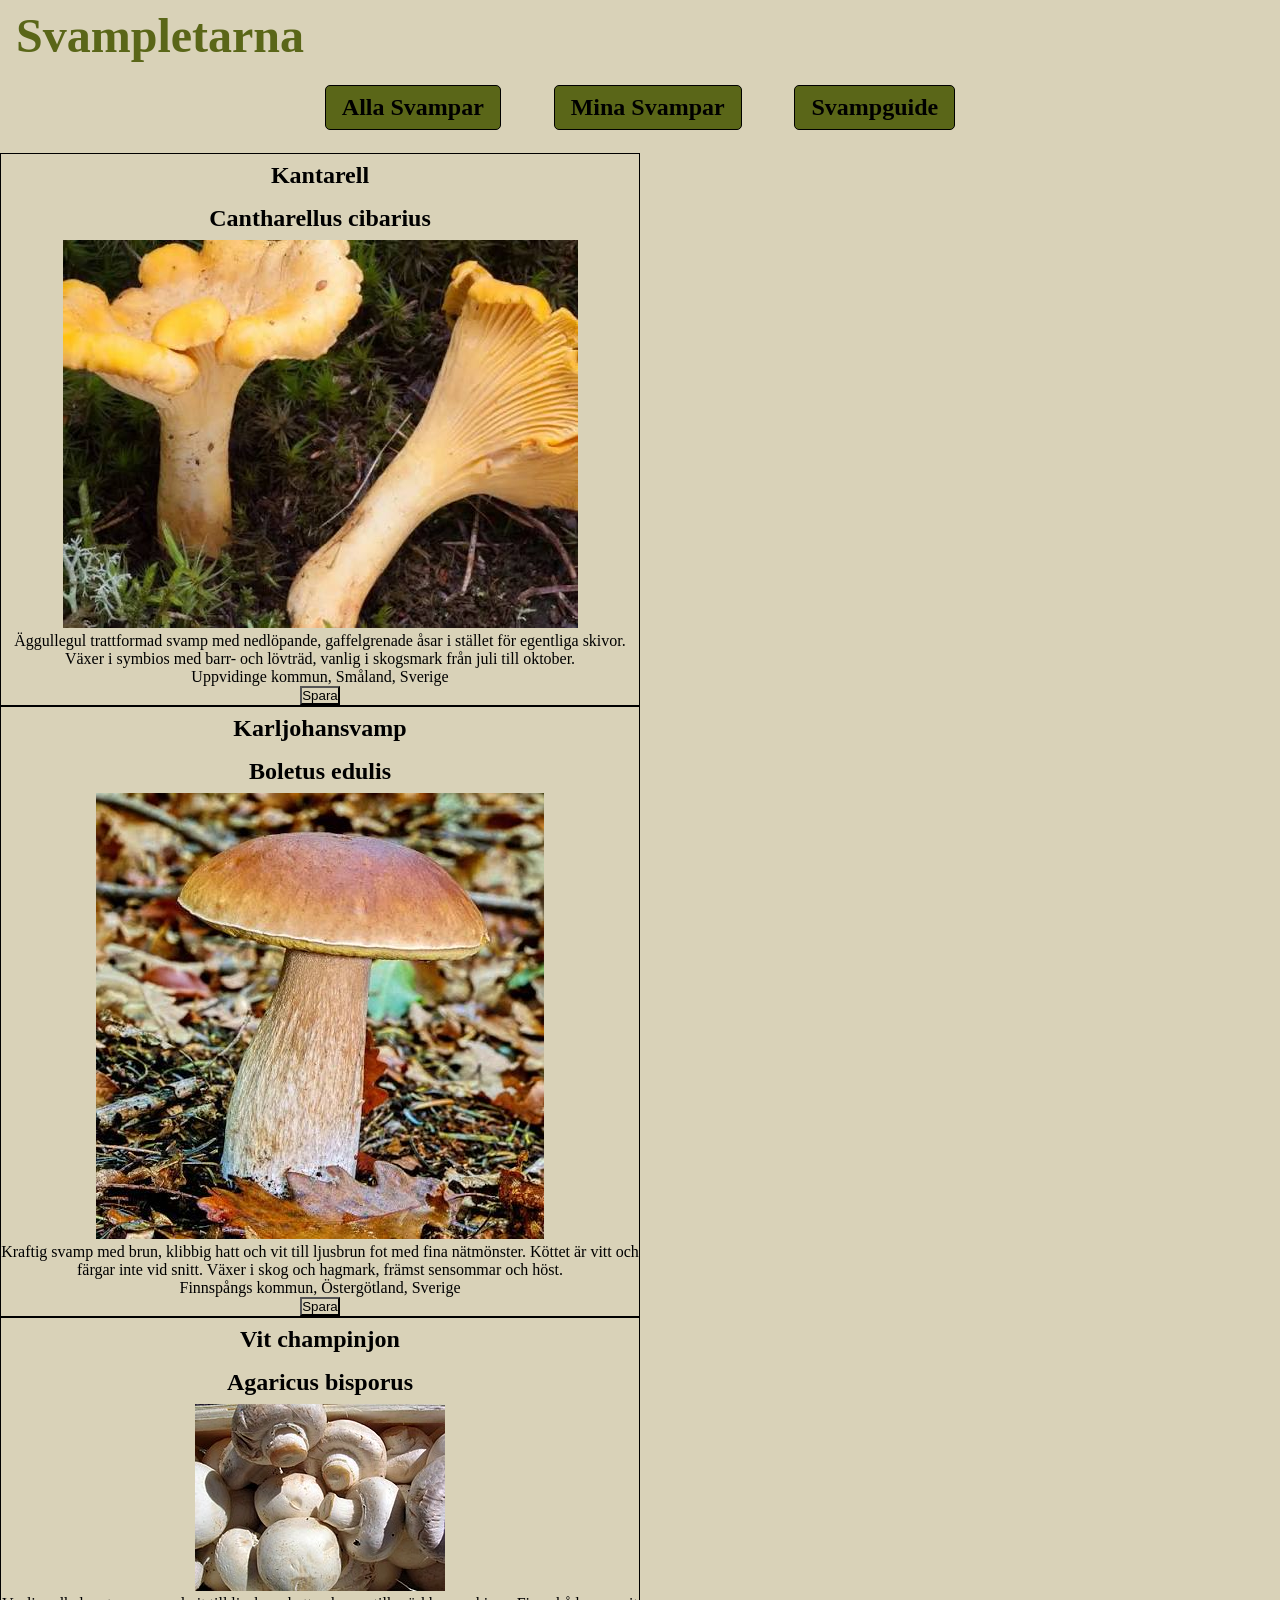
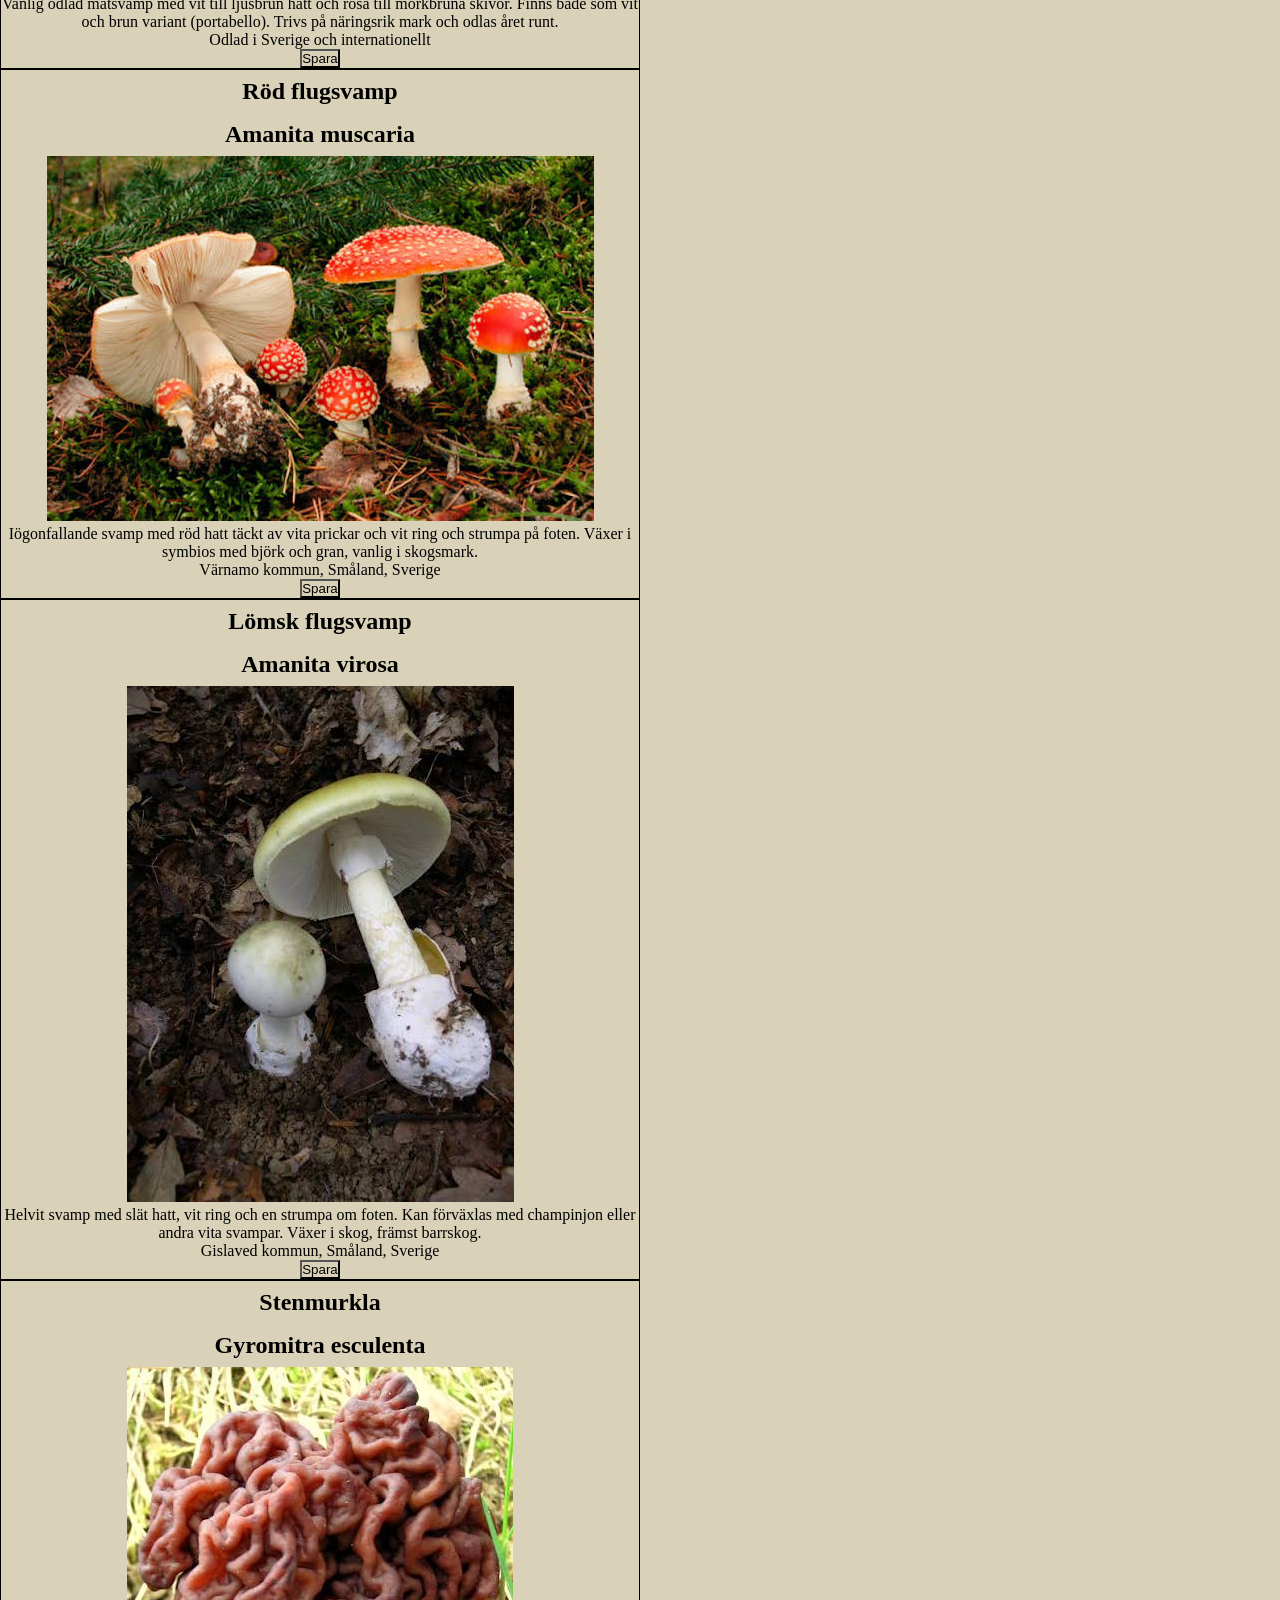
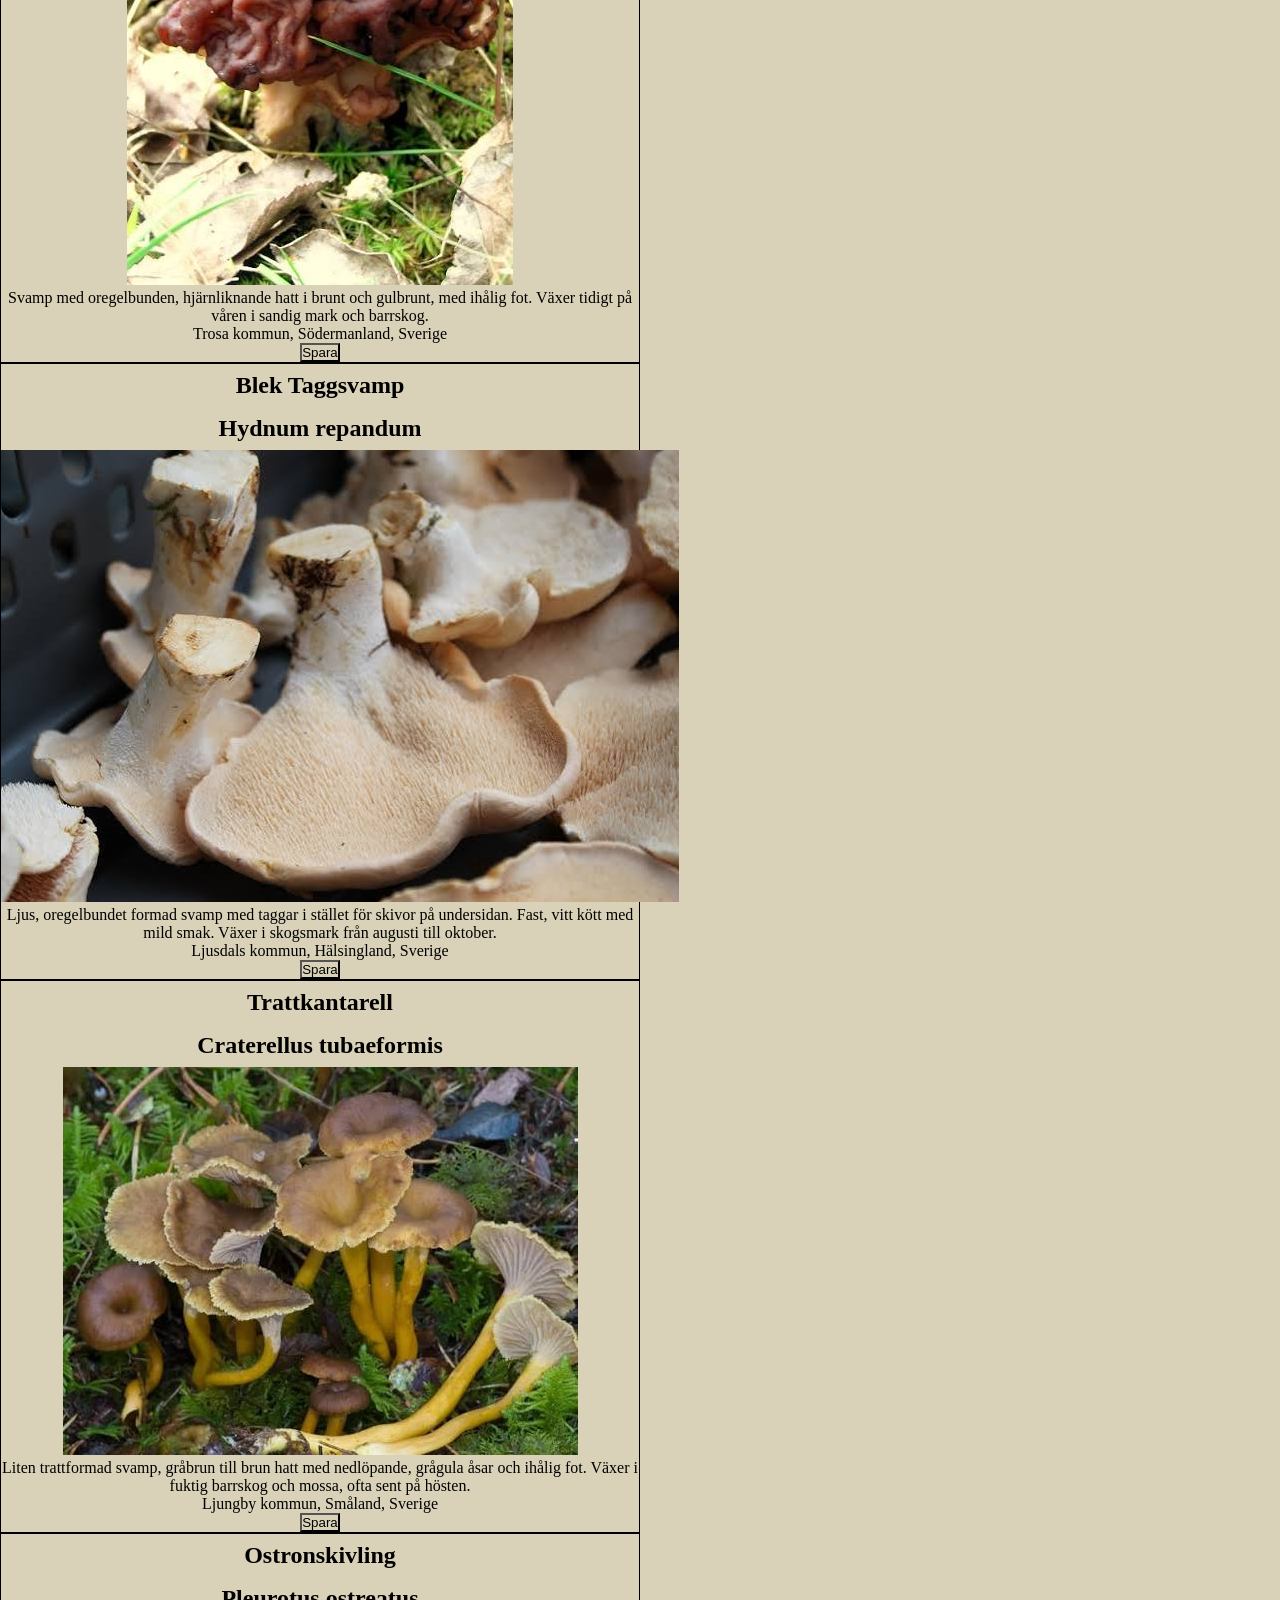
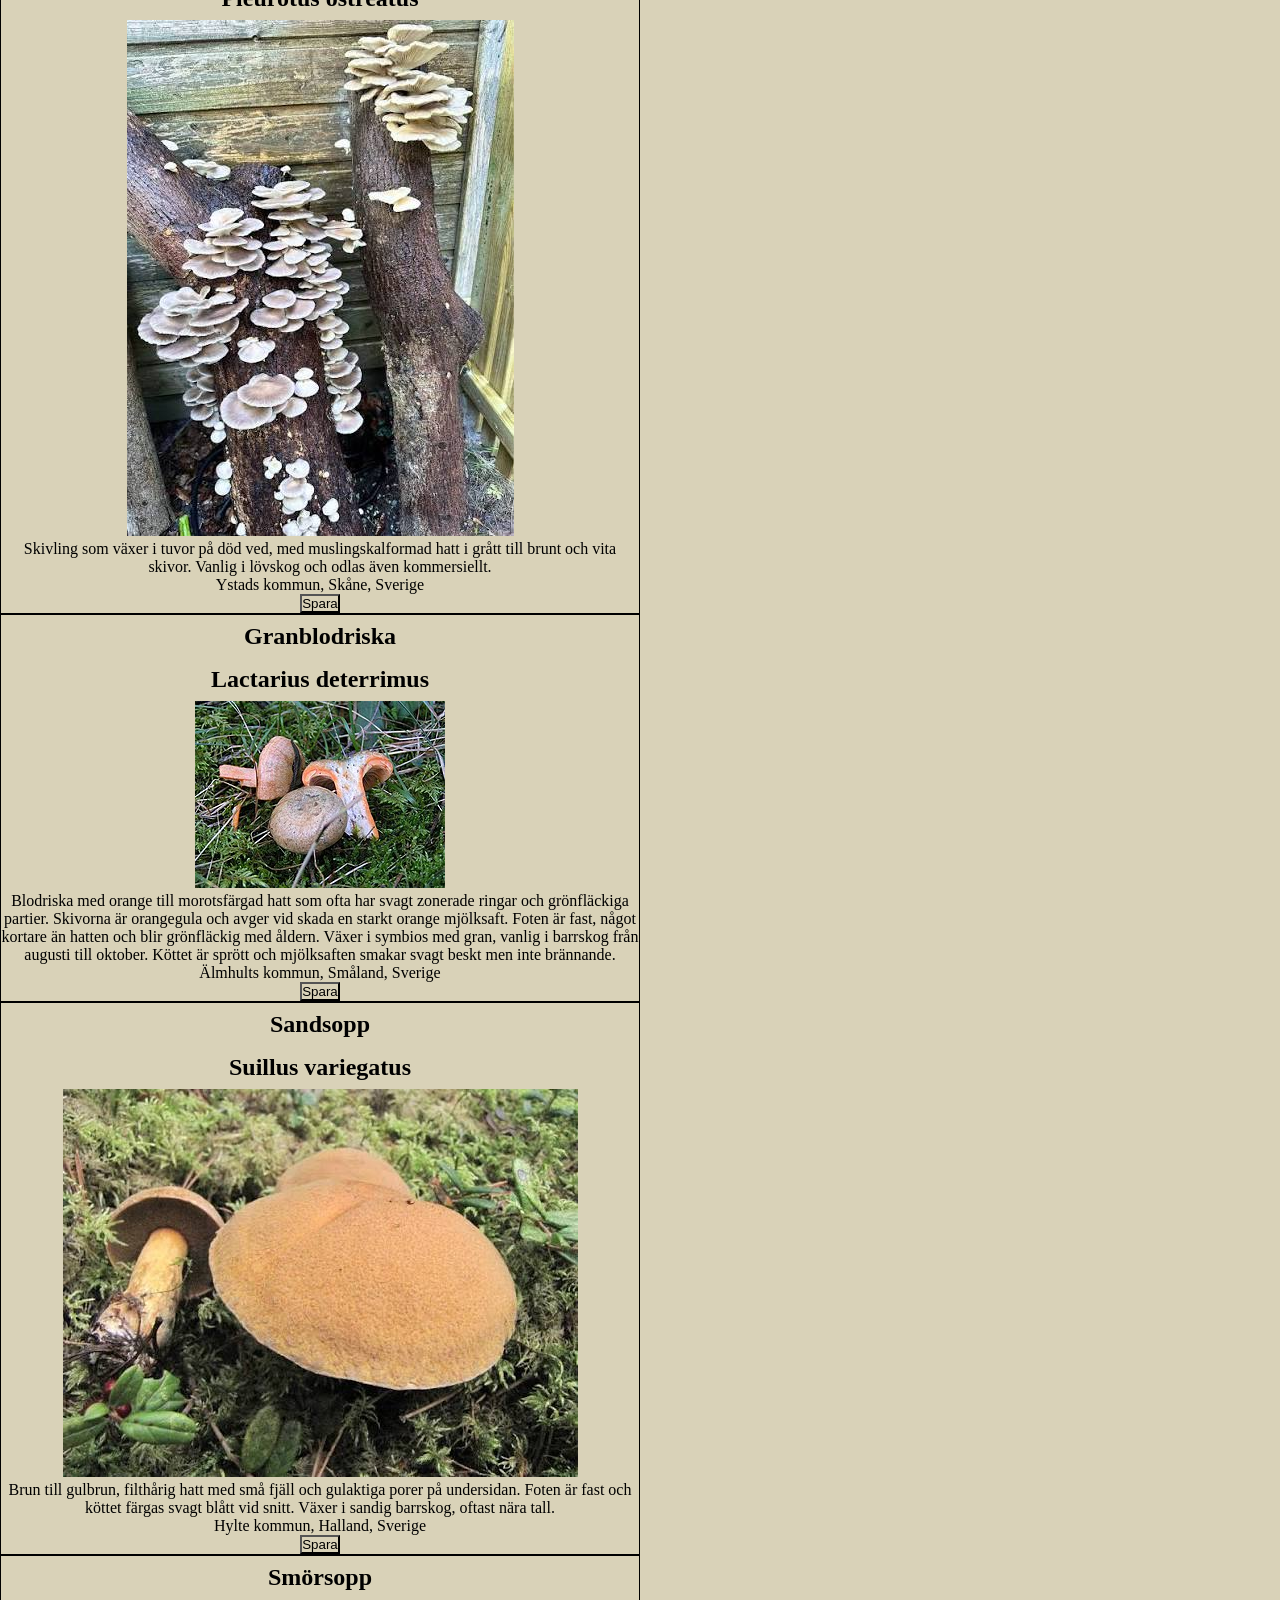
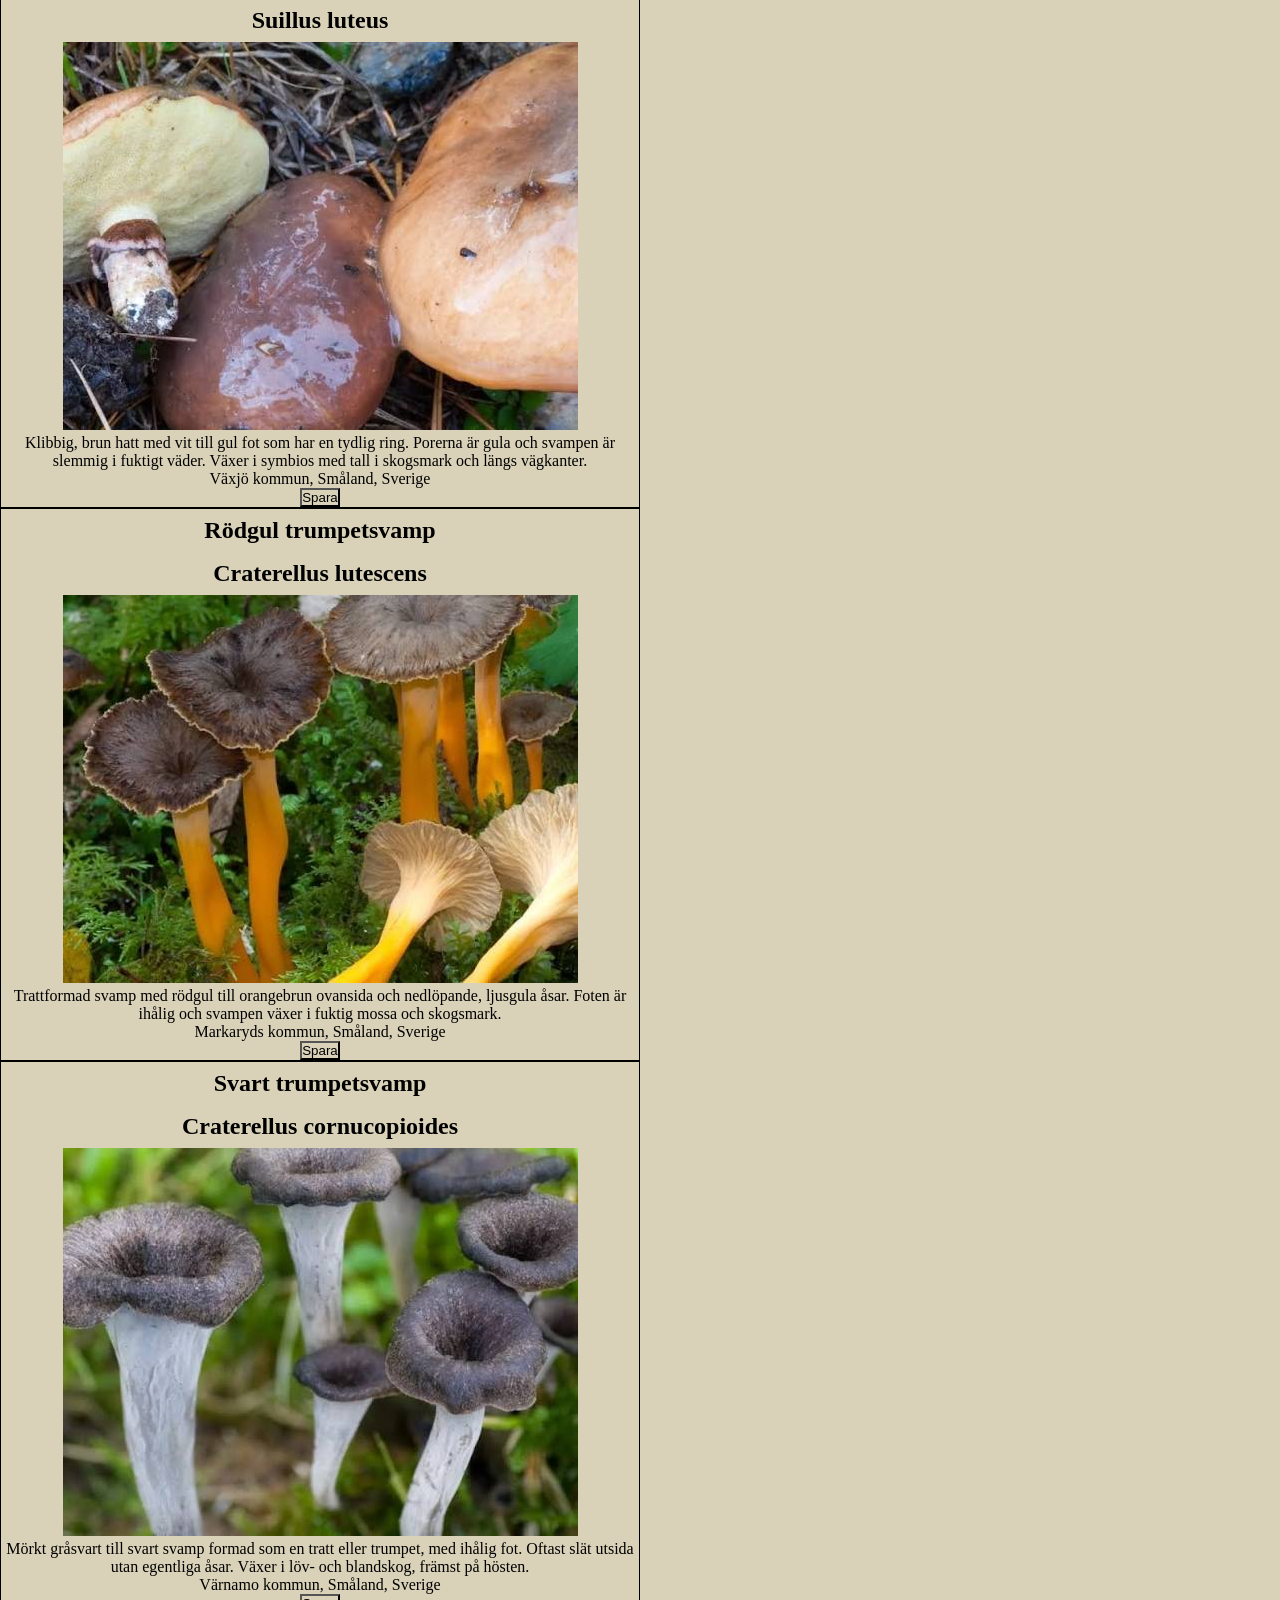
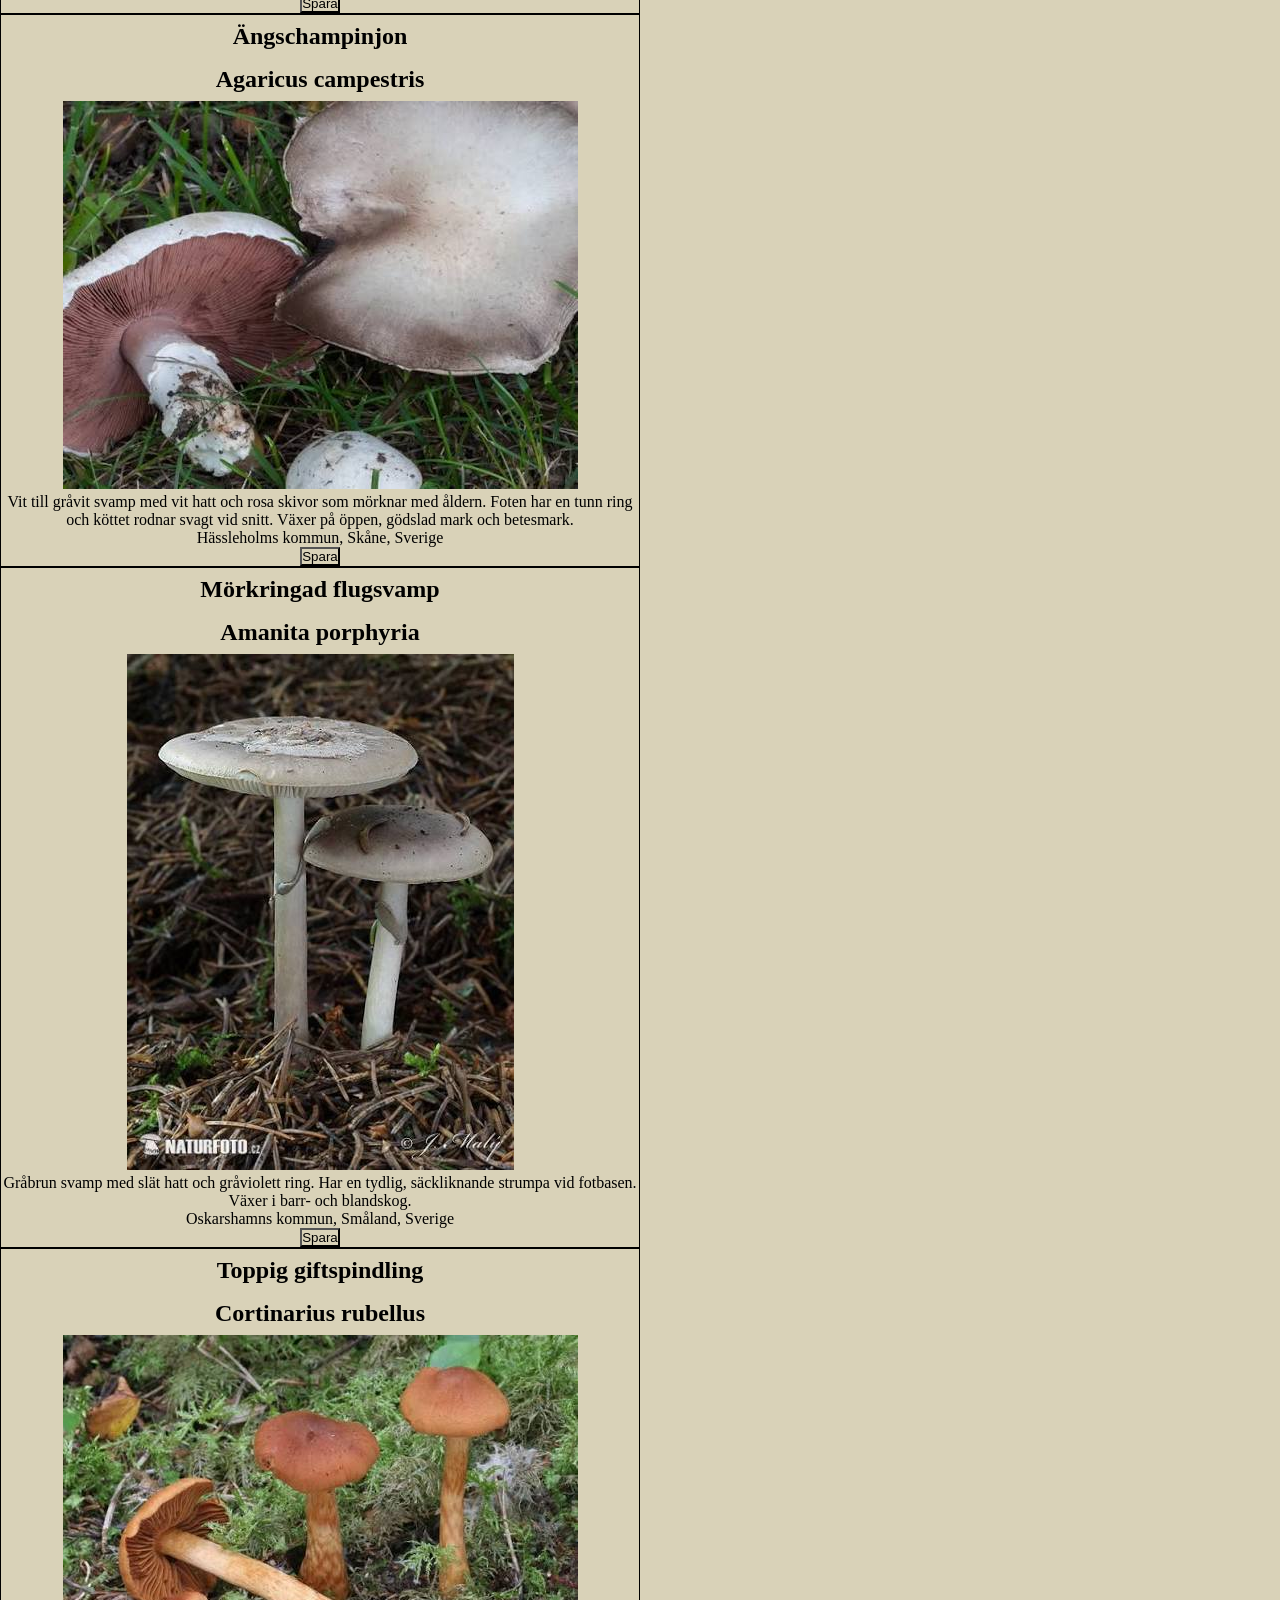
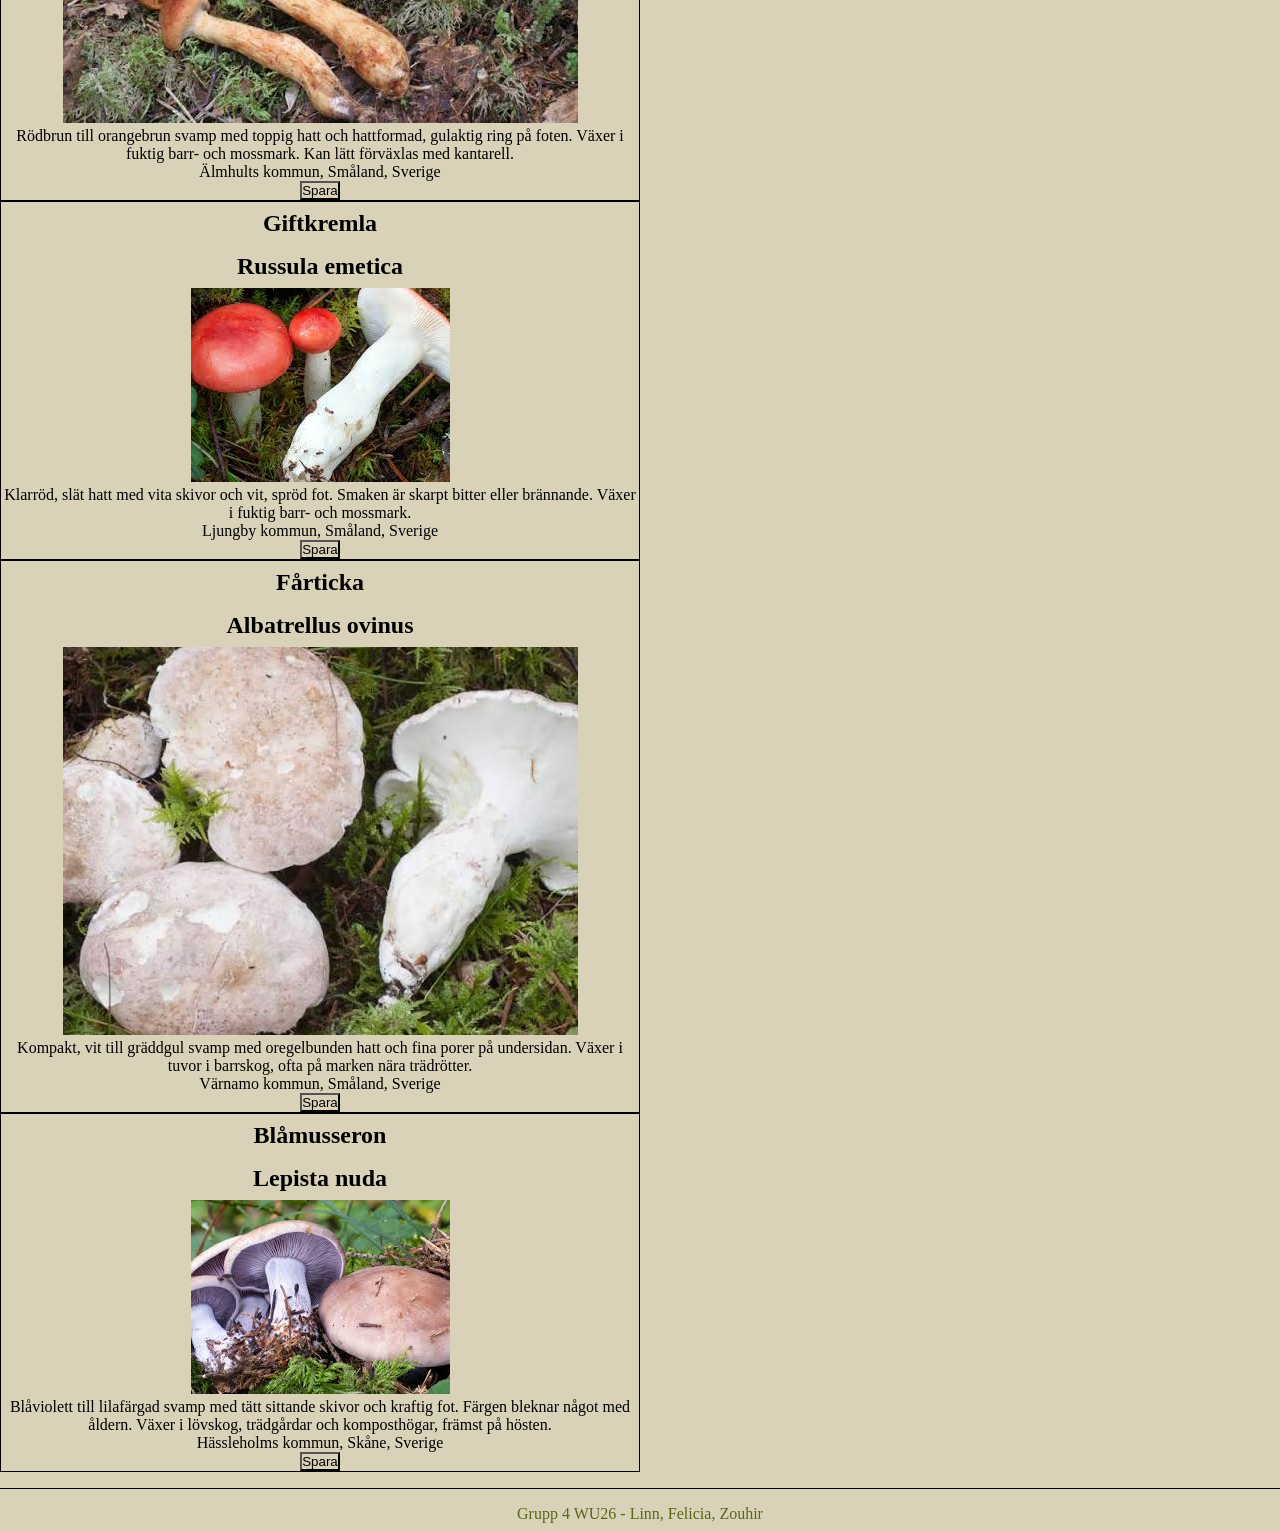
==== index.html @ ef1e030a "header footer css klar" ====
<!DOCTYPE html>
<html lang="sv">

<head>
    <meta charset="UTF-8">
    <meta name="viewport" content="width=device-width, initial-scale=1.0">
    <script src="indexScript.js" defer></script>
    <link rel="stylesheet" href="indexStyle.css">
    <title>Svampletarna - Hem</title>
</head>

<body>
    <header>
        <h1>Svampletarna</h1>
        <nav>
            <ul>
                <li><a href="index.html">Alla Svampar</a></li>
                <li><a href="mina-svampar.html">Mina Svampar</a></li>
                <li><a href="felicia.html">Svampguide</a></li>
            </ul>
        </nav>
    </header>

    <main>

        <section>
            <!-- Här ska JS skapa articles med svamp!-->
        </section>
    </main>

    <footer>
        <p>Grupp 4 WU26 - Linn, Felicia, Zouhir</p>
    </footer>

</body>

</html>
---- indexStyle.css ----
* {
    box-sizing: border-box;
    margin: 0;
    padding: 0;
    background-color: #d9d2b8;
}

h1 {
    text-align: center;
    padding-top: 0.5rem;
    padding-bottom: 1rem;
    color: #5a6618;
}

nav{
    margin-bottom: 1rem;
}

nav ul {
    list-style-type: none;
}

a {
    display: block;
    text-align: center;
    text-decoration: none;
    font-weight: bold;
    border: 1px solid black;
    border-radius: 5px;
    margin: 0.4rem;
    font-size: 1rem;
    padding: 0.5rem 1rem;
    color: black;
    background-color: #5a6618;
}

article {
    border: 1px solid black;
    width: 50%;
    text-align: center;
    min-width: 0;
}

h2 {
    padding: 0.5rem;
}

footer{
    text-align: center;
    padding-bottom: 0.5rem;
    padding-top: 1rem;
    color: #5a6618;
    border-top: 1px solid black;
    margin-top: 1rem;
}

@media (min-width: 768px) {

    h1{
        font-size: 3rem;
        text-align: left;
        padding-left: 1rem;
    }

    nav ul {
        display: flex;
        flex-direction: row;
        justify-content: center;
        gap: 2.5rem;
        list-style-type: none;
    }

    a{
        font-size: 1.5rem;
    }

    a:hover {
        background-color: #f0af30;
        color: black;
    }
}


/*section{
    border: 1px solid black;
    display: grid;
    grid-template-columns: 1fr 1fr 1fr;
    gap: 20px;
}

article{
    border: 1px solid black;
    text-align: center;
    min-width: 0;
}

article img{
    width: 50%;
    height: auto;
    min-width: 0;
}

article p{
    padding: 10px;
    min-width: 0;
}

/*@media (max-width: 768px) {
    section {
        grid-template-columns: 1fr 1fr;
    }
}*/
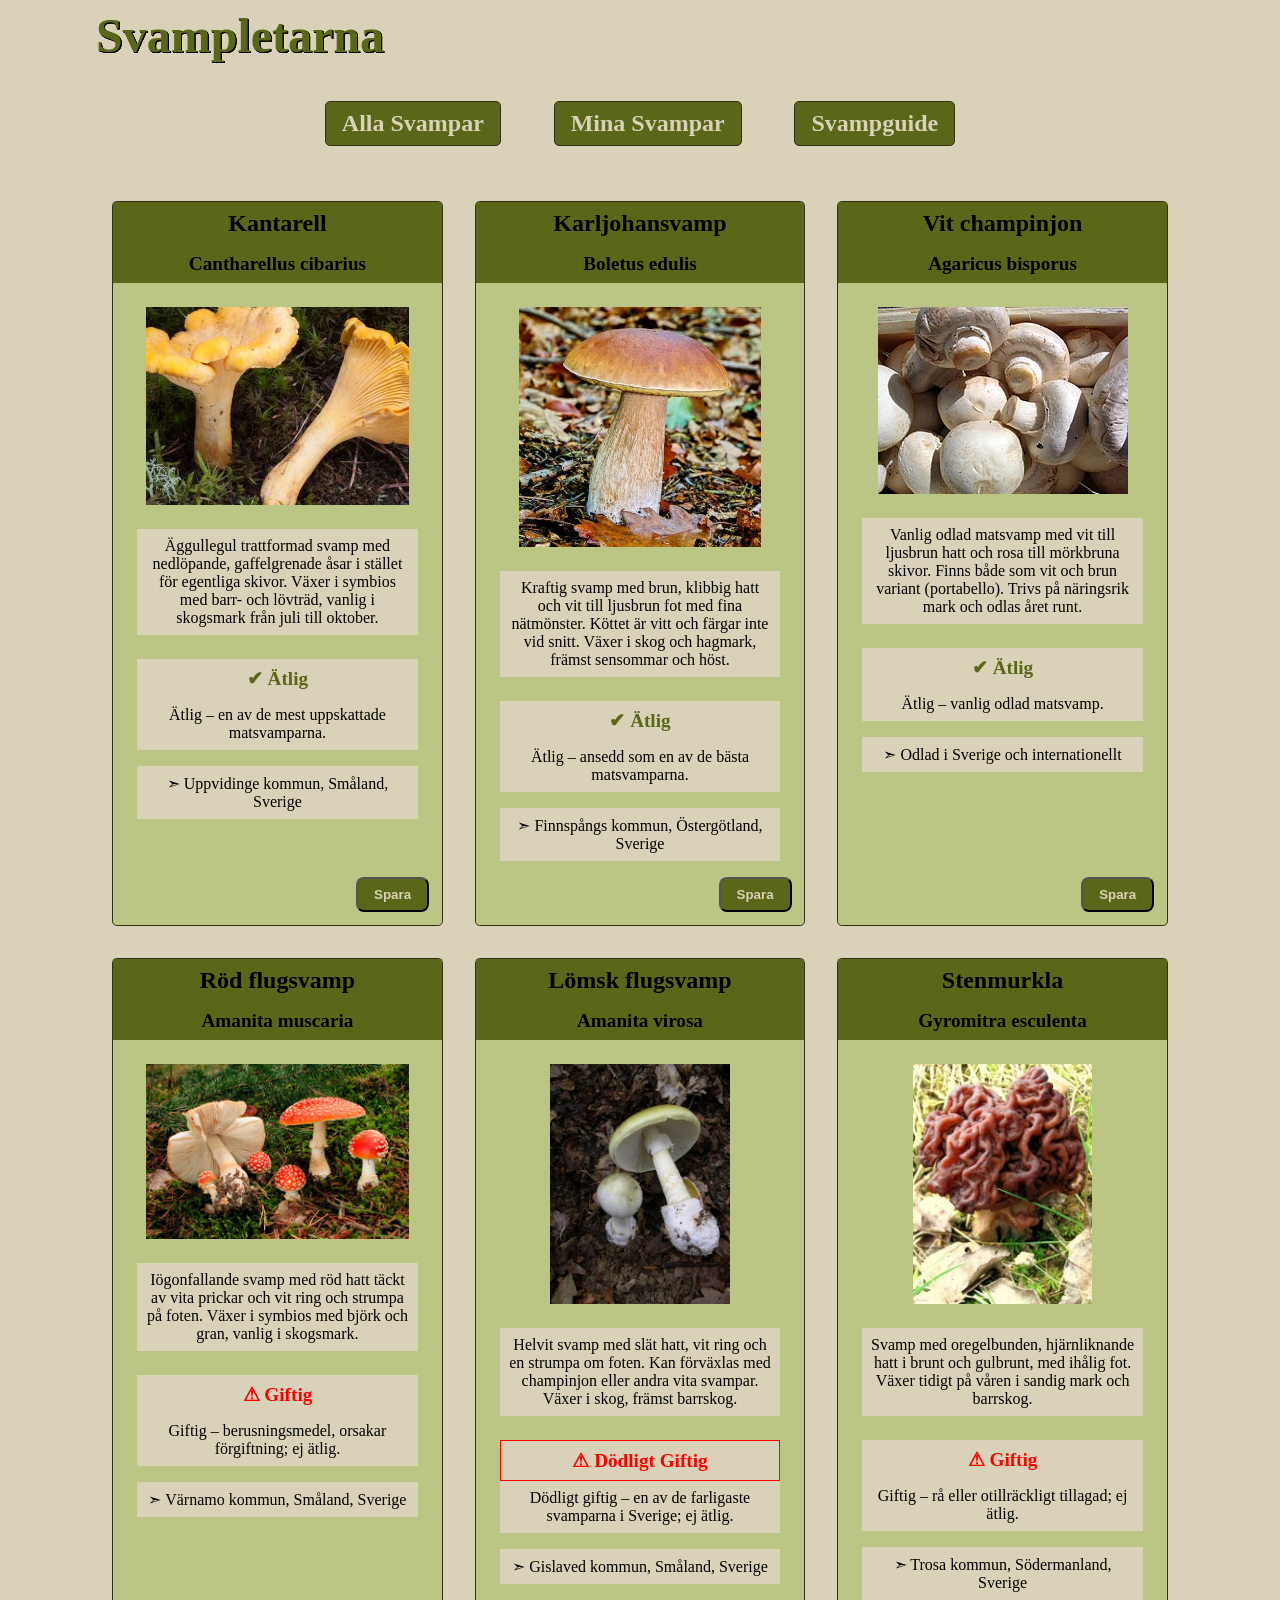
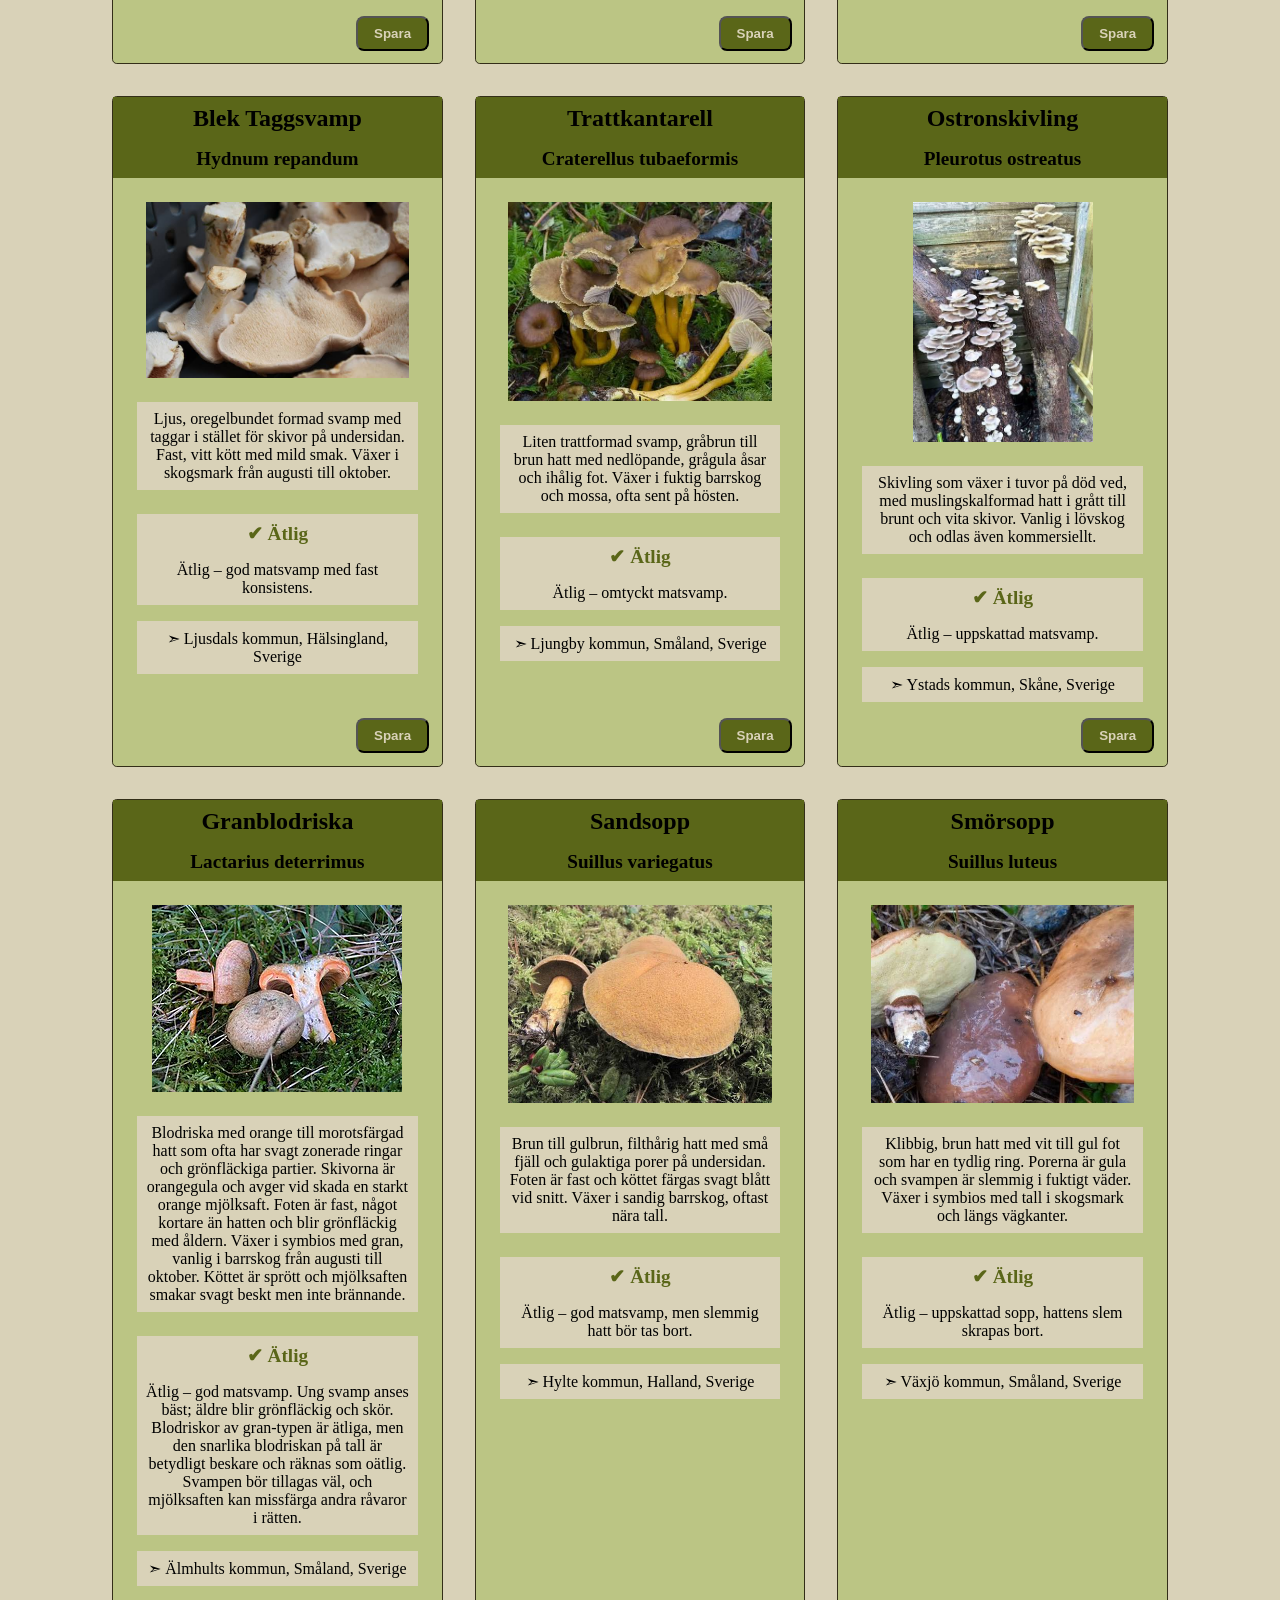
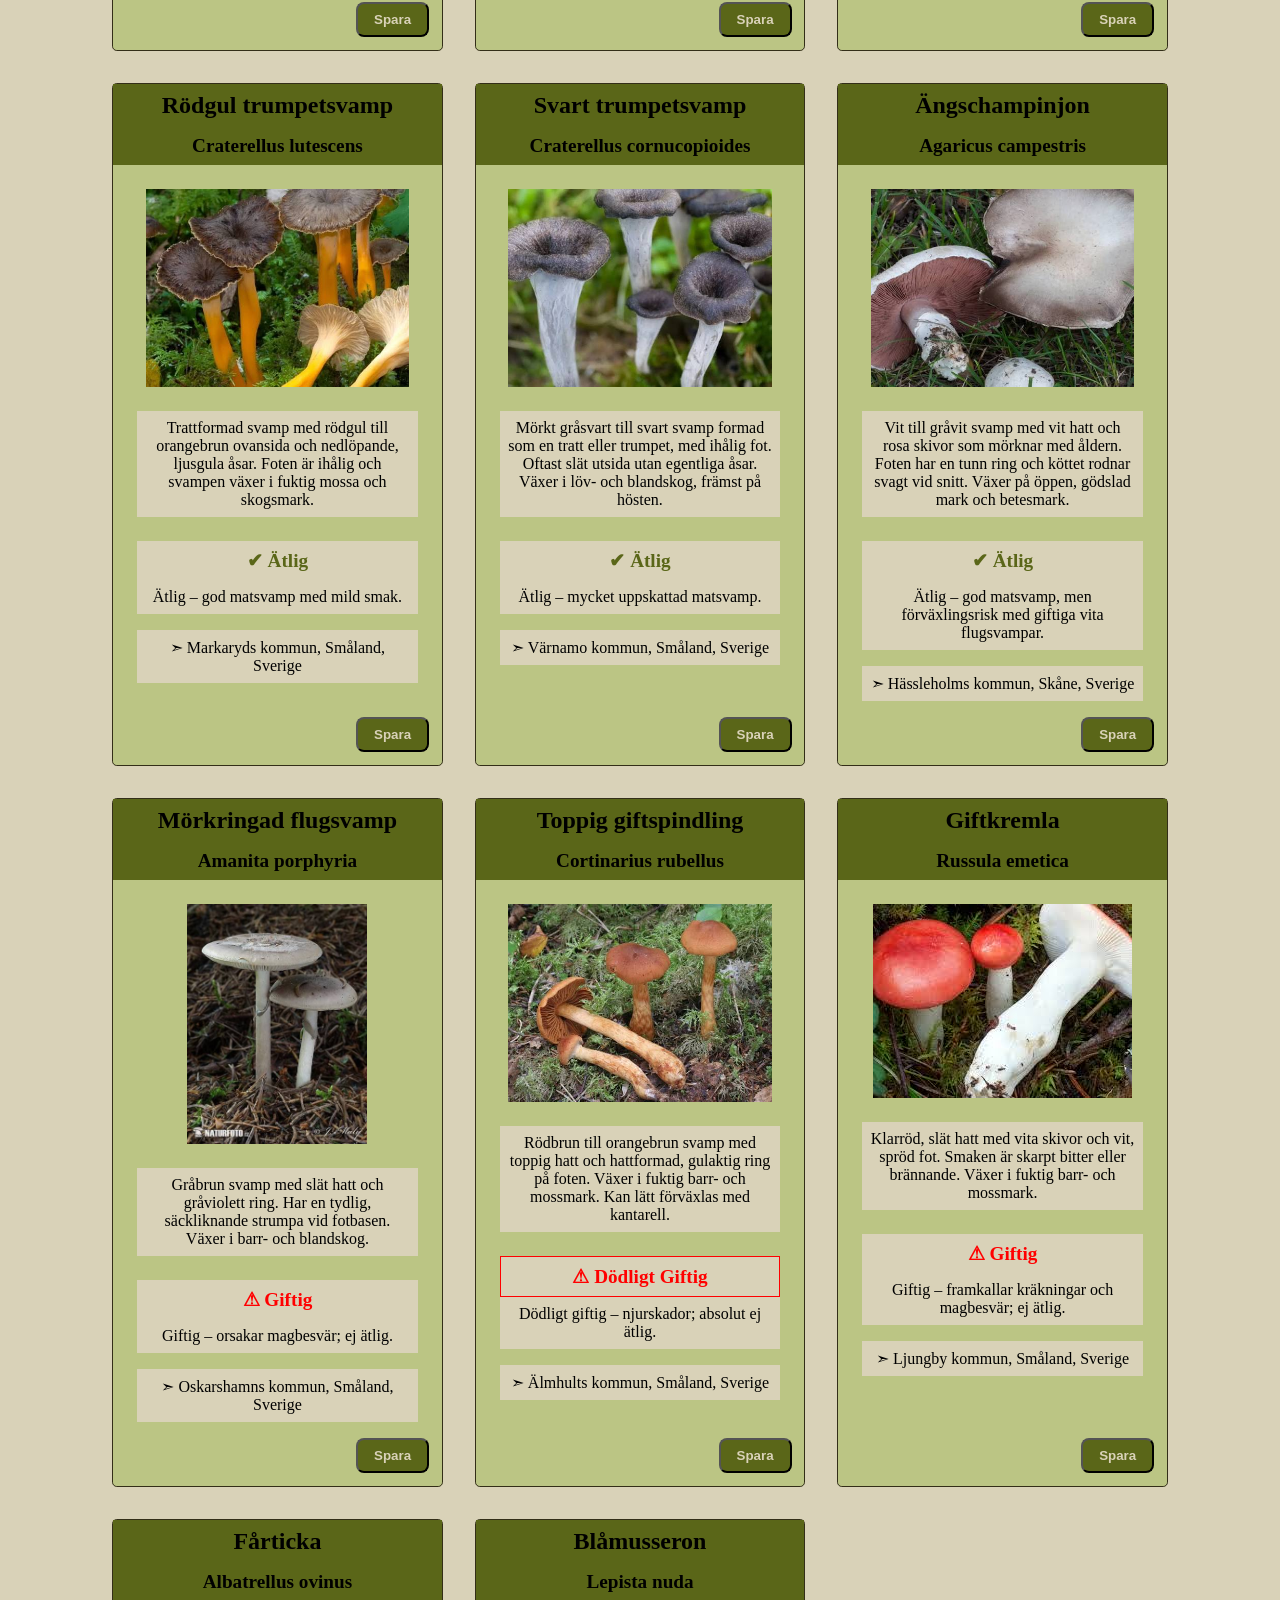
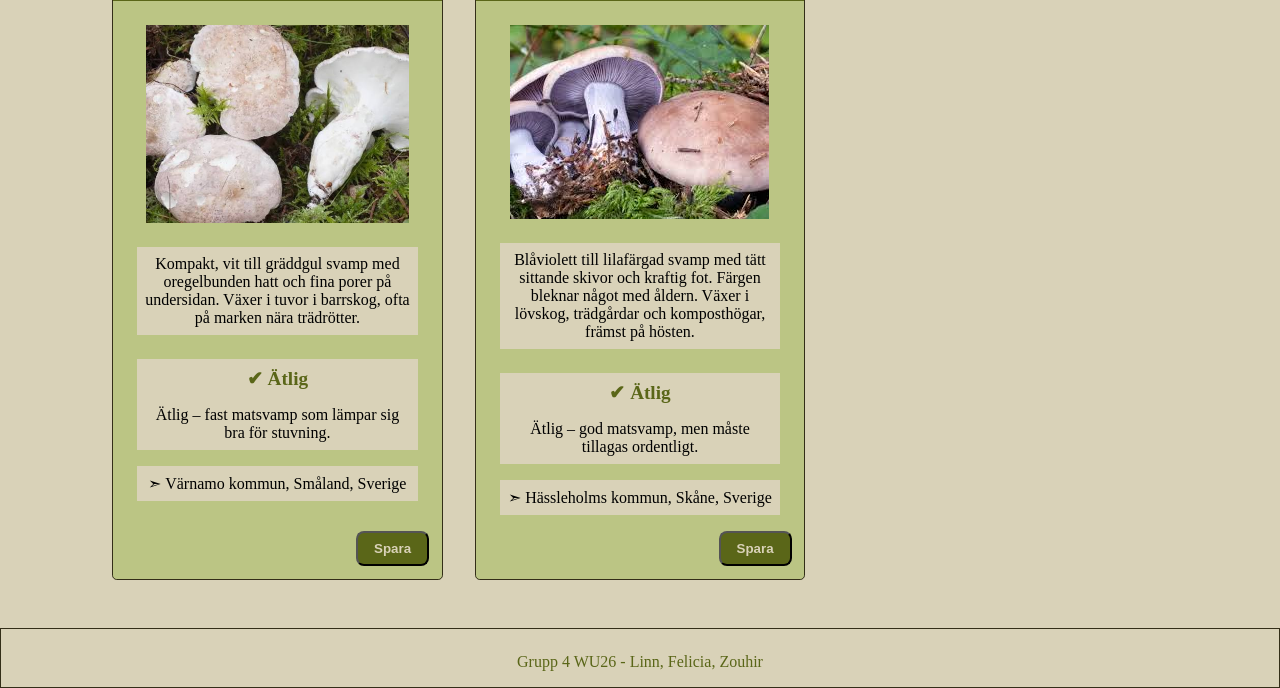
==== commit 608fc17b: "några små ändringar i css o html" ====
--- a/index.html
+++ b/index.html
@@ -16,7 +16,7 @@
             <ul>
                 <li><a href="index.html">Alla Svampar</a></li>
                 <li><a href="mina-svampar.html">Mina Svampar</a></li>
-                <li><a href="felicia.html">Svampguide</a></li>
+                <li><a href="lookalikes.html">Svampguide</a></li>
             </ul>
         </nav>
     </header>
--- a/indexStyle.css
+++ b/indexStyle.css
@@ -10,9 +10,10 @@
     padding-top: 0.5rem;
     padding-bottom: 1rem;
     color: #5a6618;
-}
-
-nav{
+    text-shadow: 1px 1px 0 #000, 1px 1px 0 #000, 1px 1px 0 #000, 1px 1px 0 #000;
+}
+
+nav {
     margin-bottom: 1rem;
 }
 
@@ -25,41 +26,148 @@
     text-align: center;
     text-decoration: none;
     font-weight: bold;
-    border: 1px solid black;
+    border: 1px solid #332e18;
     border-radius: 5px;
     margin: 0.4rem;
     font-size: 1rem;
     padding: 0.5rem 1rem;
-    color: black;
+    color: #d9d2b8;
     background-color: #5a6618;
 }
 
 article {
-    border: 1px solid black;
-    width: 50%;
-    text-align: center;
+    display: flex;
+    flex-direction: column;
+    border: 1px solid #332e18;
+    border-radius: 0.3rem;
+    text-align: center;
+    margin: 1rem;
     min-width: 0;
+    background-color: rgb(187, 197, 132);
+}
+
+article h2:last-of-type {
+    font-size: 1.2rem;
+    margin-bottom: 1rem;
 }
 
 h2 {
     padding: 0.5rem;
-}
-
-footer{
+    background-color: #5a6618;
+}
+
+p {
+    padding: 0.5rem;
+    margin: 0 1rem;
+    min-width: 0;
+}
+
+article p:last-of-type {
+    margin-top: 1rem;
+}
+
+.edible,
+.deadly,
+.poisonous {
+    margin-top: 1rem;
+    font-size: large;
+    font-weight: bolder;
+}
+
+.edible {
+    color: #5a6618;
+}
+
+.deadly {
+    color: red;
+    border: 1px solid red;
+}
+
+.poisonous {
+    color: red;
+}
+
+img {
+    max-width: 80%;
+    height: auto;
+    min-width: 0;
+    margin: 0.5rem auto;
+}
+
+button {
+    display: block;
+    margin: 1rem 0.8rem 0.8rem auto;
+    padding: 0.5rem 1rem;
+    color: #d9d2b8;
+    background-color: #5a6618;
+    border-radius: 0.5rem;
+    font-weight: bold;
+}
+
+footer {
     text-align: center;
     padding-bottom: 0.5rem;
     padding-top: 1rem;
     color: #5a6618;
-    border-top: 1px solid black;
+    border: 1px solid #332e18;
     margin-top: 1rem;
 }
 
+
+
+
 @media (min-width: 768px) {
 
-    h1{
+    /*main, header{
+       background-color: #7f775f;
+    }*/
+
+    section {
+        margin-left: 5rem;
+        margin-right: 5rem;
+        display: grid;
+        grid-template-columns: repeat(3, minmax(200px, 1fr));
+        column-gap: 3%;
+        row-gap: 2rem;
+        padding: 2rem;
+    }
+
+    article {
+        margin: 0;
+    }
+
+    img {
+        max-height: 15rem;
+    }
+
+    p {
+        margin: 0 1.5rem;
+    }
+
+    article p:first-of-type {
+        margin-top: 1rem;
+    }
+
+    article p:last-of-type {
+        margin-bottom: 1rem;
+    }
+
+    h1 {
+        margin-left: 5rem;
+        margin-right: 5rem;
         font-size: 3rem;
         text-align: left;
         padding-left: 1rem;
+       /* border: 4px solid #332e18;*/
+    }
+
+    nav {
+        margin-left: 5rem;
+        margin-right: 5rem;
+        padding: 1rem;
+        margin-bottom: 0;
+       /* border: 4px solid #332e18;
+        border-top: hidden;*/
     }
 
     nav ul {
@@ -70,7 +178,7 @@
         list-style-type: none;
     }
 
-    a{
+    a {
         font-size: 1.5rem;
     }
 
@@ -78,35 +186,20 @@
         background-color: #f0af30;
         color: black;
     }
-}
-
-
-/*section{
-    border: 1px solid black;
-    display: grid;
-    grid-template-columns: 1fr 1fr 1fr;
-    gap: 20px;
-}
-
-article{
-    border: 1px solid black;
-    text-align: center;
-    min-width: 0;
-}
-
-article img{
-    width: 50%;
-    height: auto;
-    min-width: 0;
-}
-
-article p{
-    padding: 10px;
-    min-width: 0;
-}
-
-/*@media (max-width: 768px) {
-    section {
-        grid-template-columns: 1fr 1fr;
-    }
-}*/+
+    button{
+        margin-top: auto;
+    }
+
+    button:hover {
+        background-color: #f0af30;
+        color: black;
+    }
+
+    .deadly,
+    .poisonous,
+    .edible {
+        font-size: larger;
+        margin: 1.5rem 1.5rem 0 1.5rem;
+    }
+}
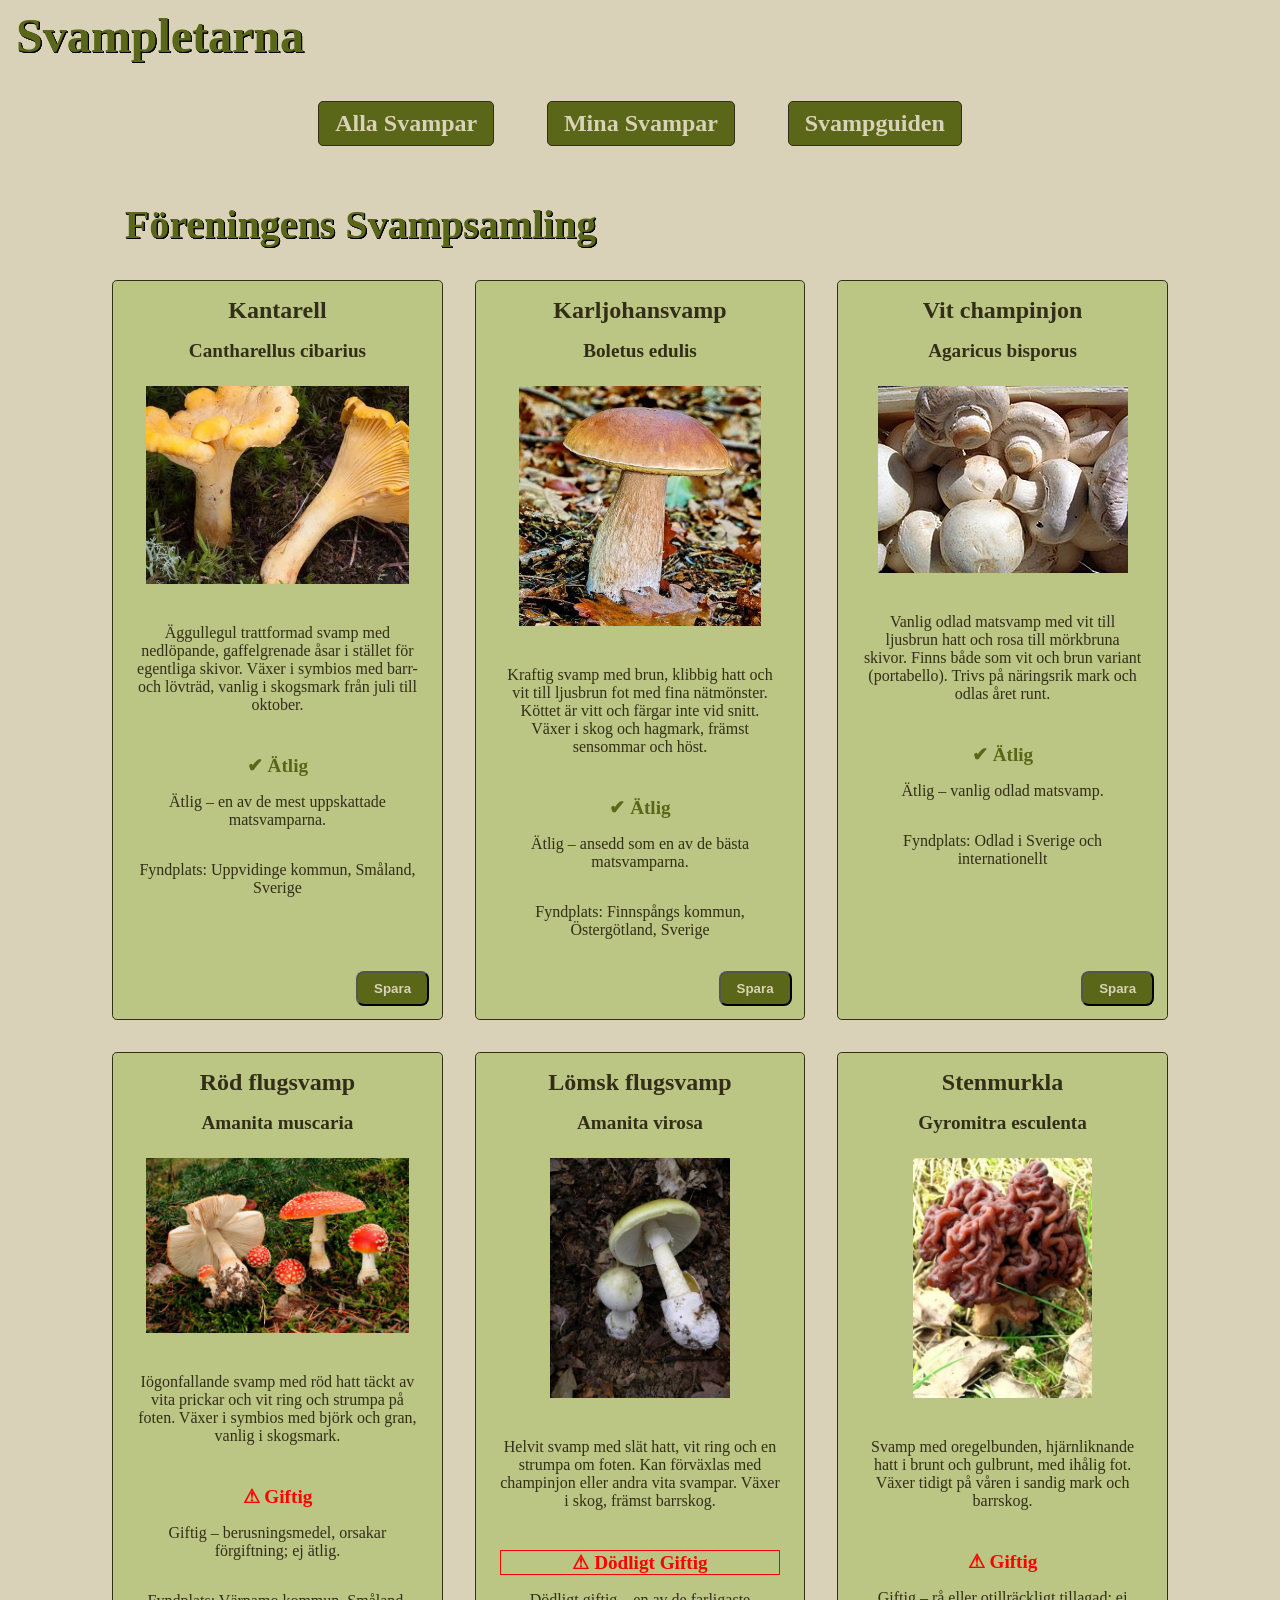
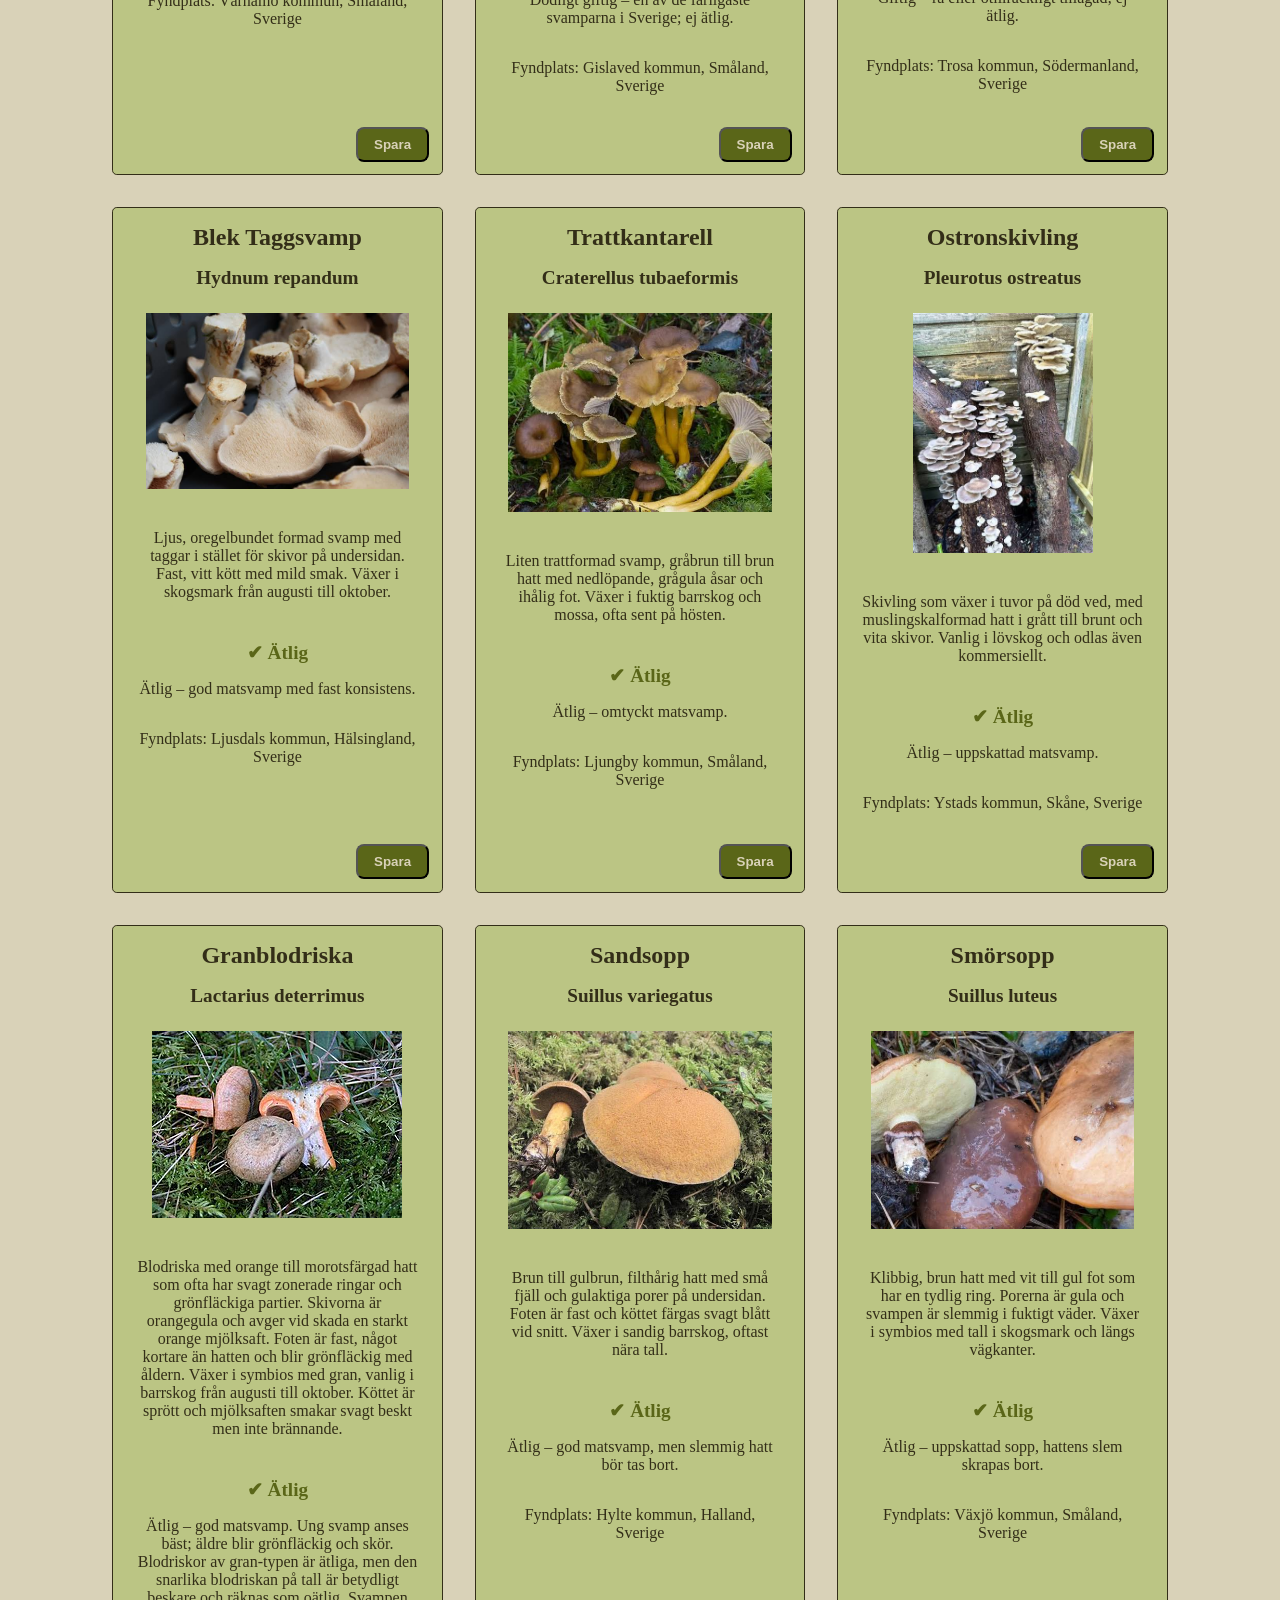
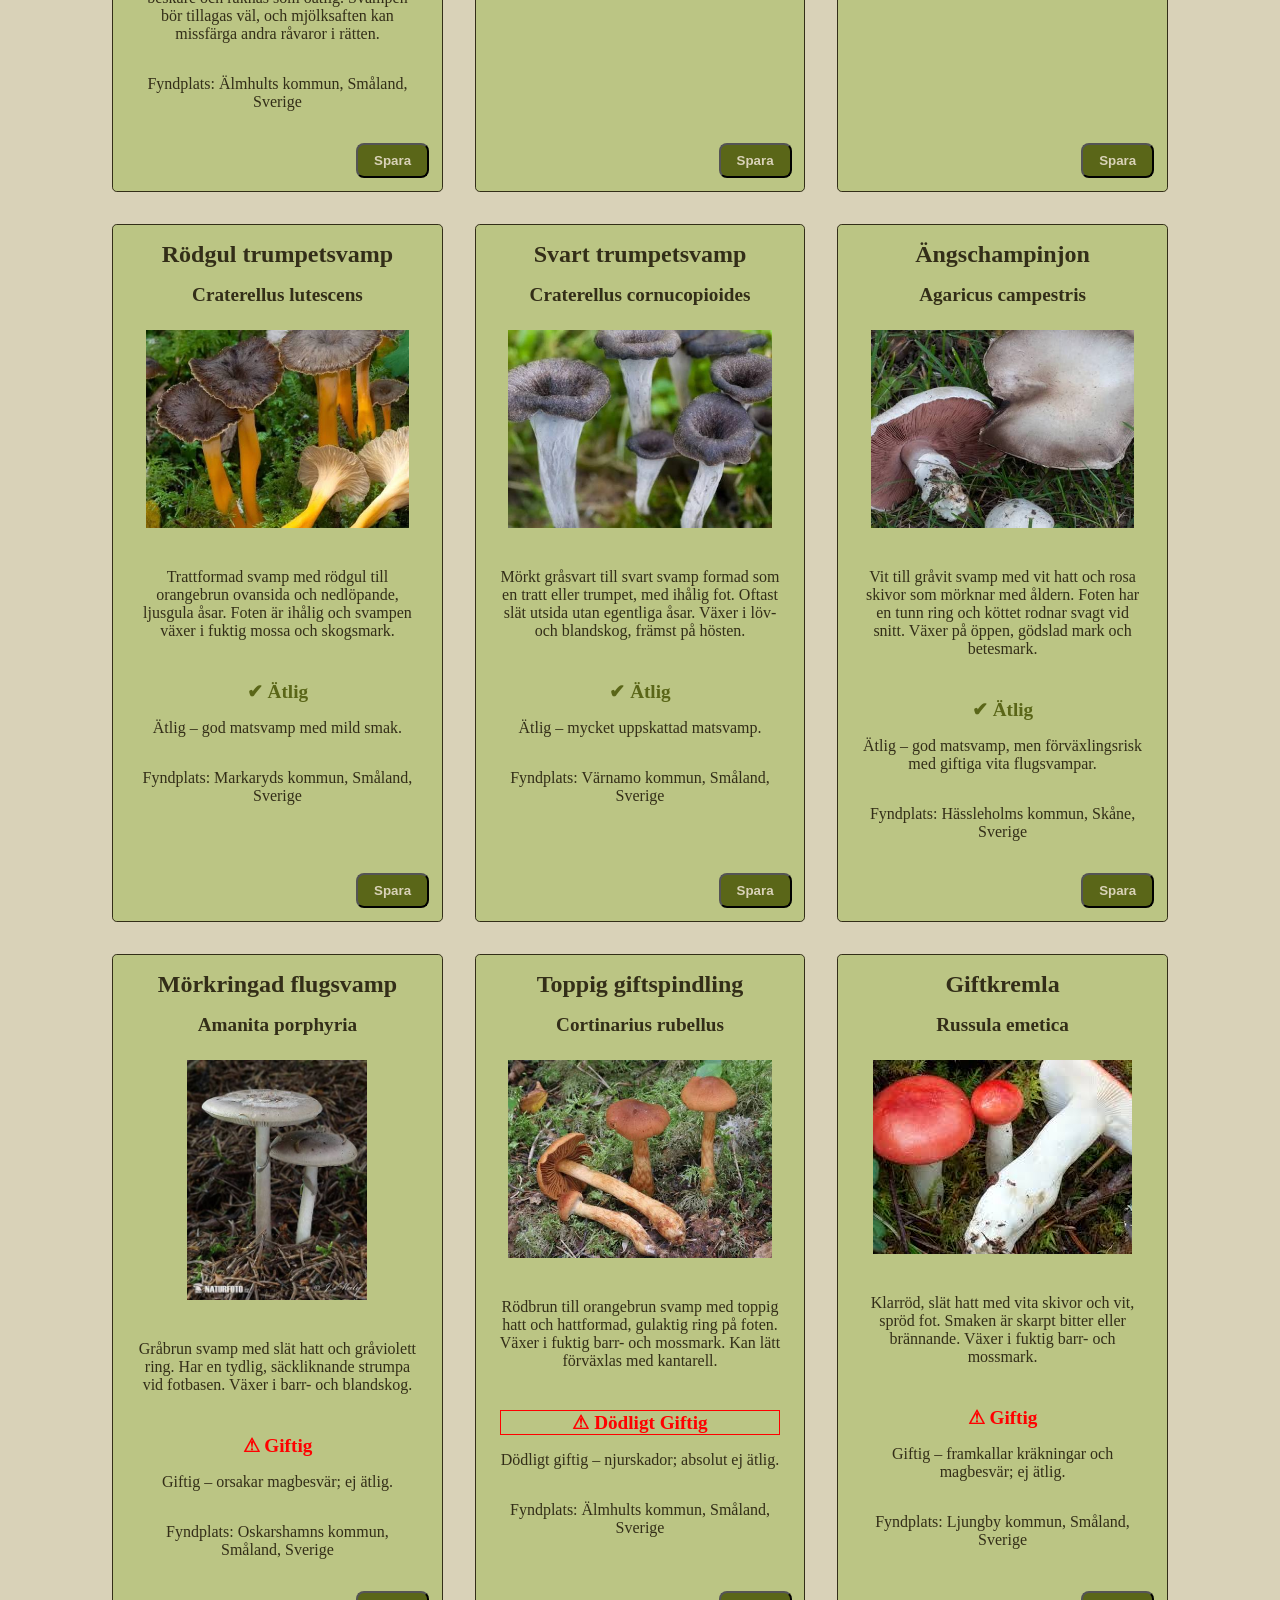
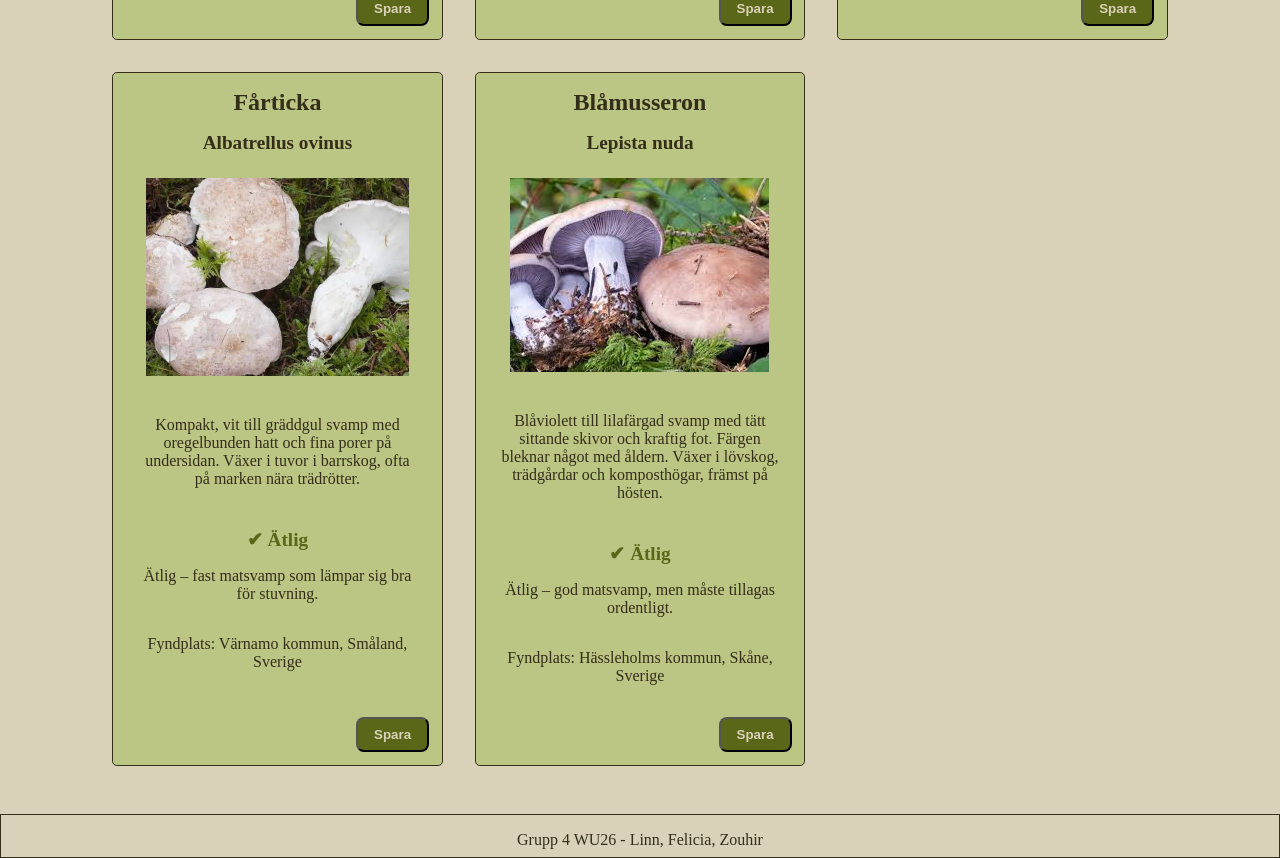
==== commit 36995c20: "fixade fel i JS + errormeddel, sista ändringar css" ====
--- a/index.html
+++ b/index.html
@@ -16,13 +16,15 @@
             <ul>
                 <li><a href="index.html">Alla Svampar</a></li>
                 <li><a href="mina-svampar.html">Mina Svampar</a></li>
-                <li><a href="lookalikes.html">Svampguide</a></li>
+                <li><a href="lookalikes.html">Svampguiden</a></li>
             </ul>
         </nav>
     </header>
 
     <main>
-
+        <h2>Föreningens Svampsamling</h2>
+        <!--Paragraf med ID för att kunna skriva ut ett errormeddelande-->
+        <p id="jsonError"></p>
         <section>
             <!-- Här ska JS skapa articles med svamp!-->
         </section>
--- a/indexStyle.css
+++ b/indexStyle.css
@@ -1,26 +1,41 @@
+/* Sätter standarden för hela sidan. Border-box gör så att padding och border ska räknas med i de storlekar jag sätter sen.*/
 * {
     box-sizing: border-box;
     margin: 0;
     padding: 0;
+    
+}
+/*Använder mig av ID:et jag satte på mitt errormeddelande för at komma åt specifikt den paragrafen 
+och placerar den där jag vill ha den*/
+#jsonError{
+    text-align: center;
+    font-size: large;
+    text-decoration: underline;
+}
+
+body{
     background-color: #d9d2b8;
 }
-
-h1 {
+/*Placerar Rubrik där jag vill ha den och sätter en skugga på för att ge kontrast mot bakgrunden. */
+h1, h2 {
     text-align: center;
     padding-top: 0.5rem;
     padding-bottom: 1rem;
     color: #5a6618;
     text-shadow: 1px 1px 0 #000, 1px 1px 0 #000, 1px 1px 0 #000, 1px 1px 0 #000;
 }
-
+/* Ger lite mellanrum mellan nav och h2*/
 nav {
-    margin-bottom: 1rem;
-}
-
+    margin-bottom: 2rem;
+}
+
+/*Ville inte ha några prickar framför länkarna*/
 nav ul {
     list-style-type: none;
 }
 
+/*Display block gör att den inte längre är inline och då fungerar det att använda sig av margin och padding. 
+Fixar lite med hur jag vill att den ska se ut på sidan, med placering och sådant.*/
 a {
     display: block;
     text-align: center;
@@ -35,37 +50,50 @@
     background-color: #5a6618;
 }
 
+/*Gör article till display: flex för att se till att allt ligger där det ska, fixar lite mer storlek och border för utseendet jag vill ha.*/
 article {
+    padding-top: 1rem;
     display: flex;
     flex-direction: column;
+    gap: 1rem;
     border: 1px solid #332e18;
     border-radius: 0.3rem;
     text-align: center;
     margin: 1rem;
+    background-color: rgb(187, 197, 132);
+}
+
+/*Sedan pillar jag med lite olika element och dess placering och storlek och dylikt. */
+h3 {
+    
+    font-size: 1.5rem;
+    color: #332e18;
+}
+
+article h3:last-of-type {
+    font-size: 1.2rem;
+    /*margin-bottom: 1rem;*/
+}
+
+/*Anpassar hur stora bilderna är och placerar dom som jag vill inne i article:n*/
+img {
+    max-width: 80%;
+    height: auto;
     min-width: 0;
-    background-color: rgb(187, 197, 132);
-}
-
-article h2:last-of-type {
-    font-size: 1.2rem;
-    margin-bottom: 1rem;
-}
-
-h2 {
-    padding: 0.5rem;
-    background-color: #5a6618;
+    margin: 0.5rem auto;
 }
 
 p {
-    padding: 0.5rem;
     margin: 0 1rem;
     min-width: 0;
+    color: #332e18;
 }
 
 article p:last-of-type {
-    margin-top: 1rem;
-}
-
+   margin-top: 1rem;
+}
+
+/*Bestämmer det som ska gälla alla olika badges och sedan lägger olika färger på dom efteråt*/
 .edible,
 .deadly,
 .poisonous {
@@ -87,13 +115,7 @@
     color: red;
 }
 
-img {
-    max-width: 80%;
-    height: auto;
-    min-width: 0;
-    margin: 0.5rem auto;
-}
-
+/*Gör button till block för att kunna ändra placering med padding och margin. */
 button {
     display: block;
     margin: 1rem 0.8rem 0.8rem auto;
@@ -104,6 +126,7 @@
     font-weight: bold;
 }
 
+/*Lägger footer där den ska och fixar färger*/
 footer {
     text-align: center;
     padding-bottom: 0.5rem;
@@ -115,13 +138,39 @@
 
 
 
-
+/*Ändringar för störra skärmar, typ dator*/
 @media (min-width: 768px) {
 
-    /*main, header{
-       background-color: #7f775f;
-    }*/
-
+    
+    h1 {
+        padding-left: 1rem;
+        font-size: 3rem;
+        text-align: left;
+    }
+
+    nav {
+        margin-left: 5rem;
+        margin-right: 5rem;
+        padding: 1rem;
+        margin-bottom: 0;
+    }
+
+    /*Gör nav till flex för at kunna lägga länkarna på rad*/
+    nav ul {
+        display: flex;
+        flex-direction: row;
+        justify-content: center;
+        gap: 2.5rem;
+        list-style-type: none;
+    }
+    /*Ändrar font size för att passa en större skärm*/
+    a {
+        font-size: 1.5rem;
+    }
+
+    /*Gör min section till en grid och anpassar bredden med margin. Gör 3 kolumner som alla tar upp 1 fraction och som blir minst
+    200px för att förhindra att squish och att element hamnar utanför sina container, gjorde gap i % även för att hjälpa förhindra detta
+    */
     section {
         margin-left: 5rem;
         margin-right: 5rem;
@@ -132,14 +181,26 @@
         padding: 2rem;
     }
 
+    /*Ändrar lite font size och använder margin för at placera titeln rätt på sidan*/
+    h2{
+        font-size: 2.5rem;
+        text-align: left;
+        margin-left: 7.8rem;
+        padding-top: 2rem;
+        padding-bottom: 0;
+    }
+
+    /*Behöver inte ha kvar 1rem margin från mobilversionen*/
     article {
         margin: 0;
     }
 
+    /*Sätter en maxheight så att svampkorten inte blir allt för avlånga, */
     img {
         max-height: 15rem;
     }
 
+    /*Sedan ändrar jag bara på lite margins för att fixa placeringen och mellanrummen mellan olika element*/
     p {
         margin: 0 1.5rem;
     }
@@ -152,50 +213,22 @@
         margin-bottom: 1rem;
     }
 
-    h1 {
-        margin-left: 5rem;
-        margin-right: 5rem;
-        font-size: 3rem;
-        text-align: left;
-        padding-left: 1rem;
-       /* border: 4px solid #332e18;*/
-    }
-
-    nav {
-        margin-left: 5rem;
-        margin-right: 5rem;
-        padding: 1rem;
-        margin-bottom: 0;
-       /* border: 4px solid #332e18;
-        border-top: hidden;*/
-    }
-
-    nav ul {
-        display: flex;
-        flex-direction: row;
-        justify-content: center;
-        gap: 2.5rem;
-        list-style-type: none;
-    }
-
-    a {
-        font-size: 1.5rem;
-    }
-
-    a:hover {
-        background-color: #f0af30;
-        color: black;
-    }
-
+    /*Ser till att knappen är längst ner*/
     button{
         margin-top: auto;
     }
 
-    button:hover {
+    /*Ändrar färg på bakgrund på länkar och button med :hover och gör en mjukare transition med ease*/
+    a, button{
+        transition: background-color 0.3s ease, color 0.3s ease;
+    }
+
+    a:hover, button:hover {
         background-color: #f0af30;
-        color: black;
-    }
-
+        color: black; 
+    }
+
+    /*Fixar placeringen av mina badges*/
     .deadly,
     .poisonous,
     .edible {
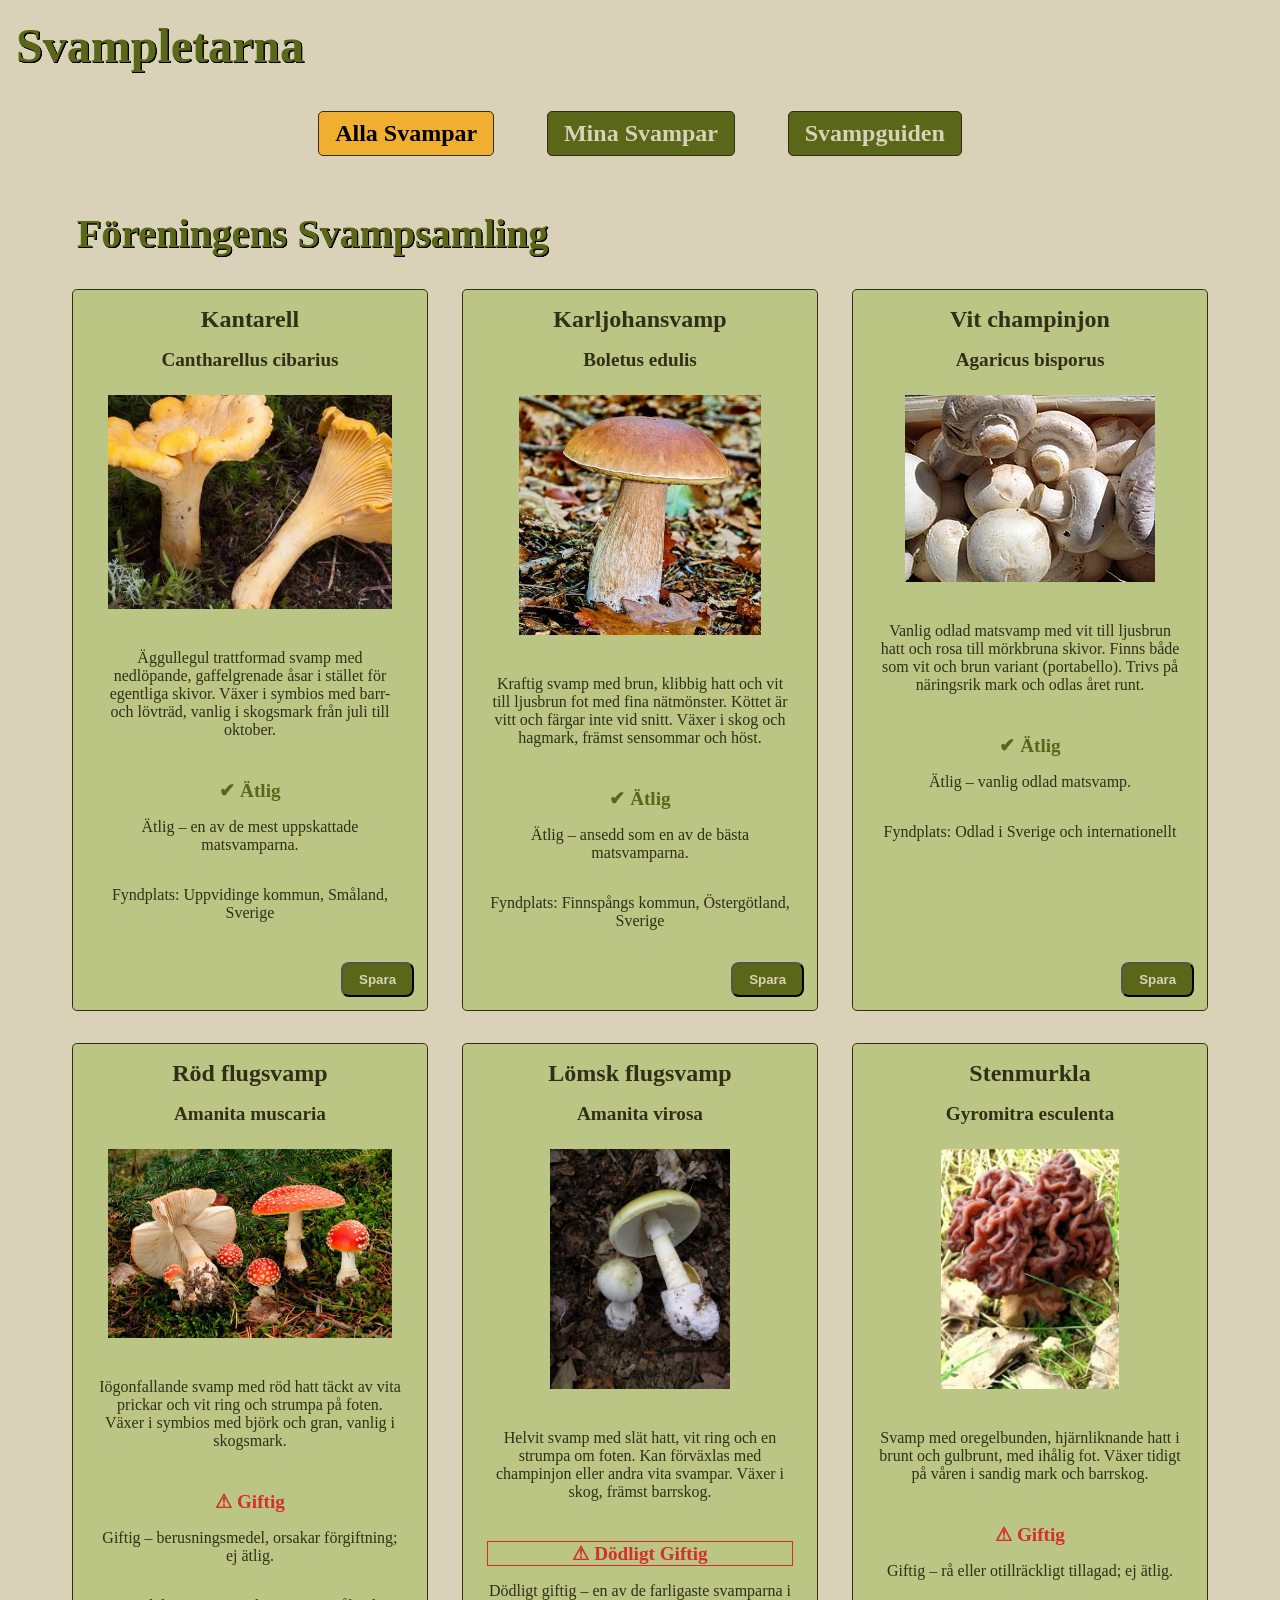
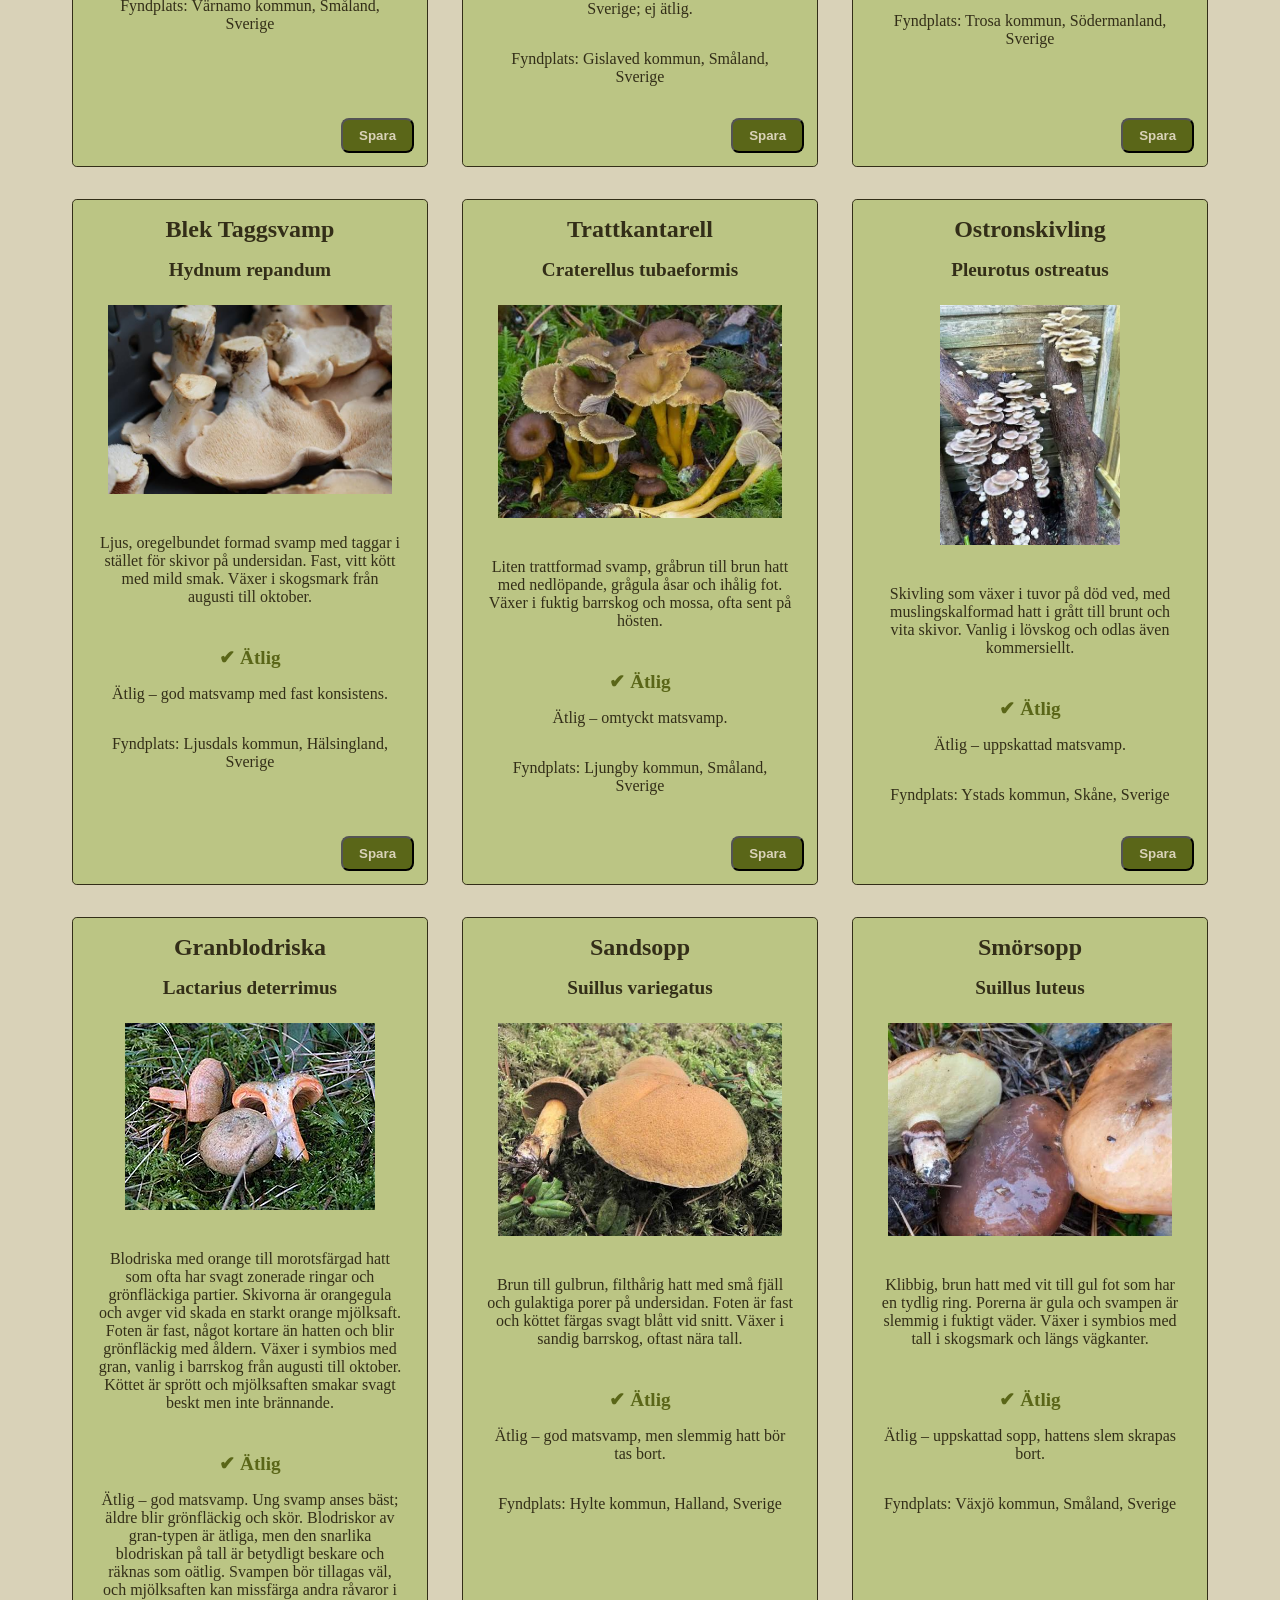
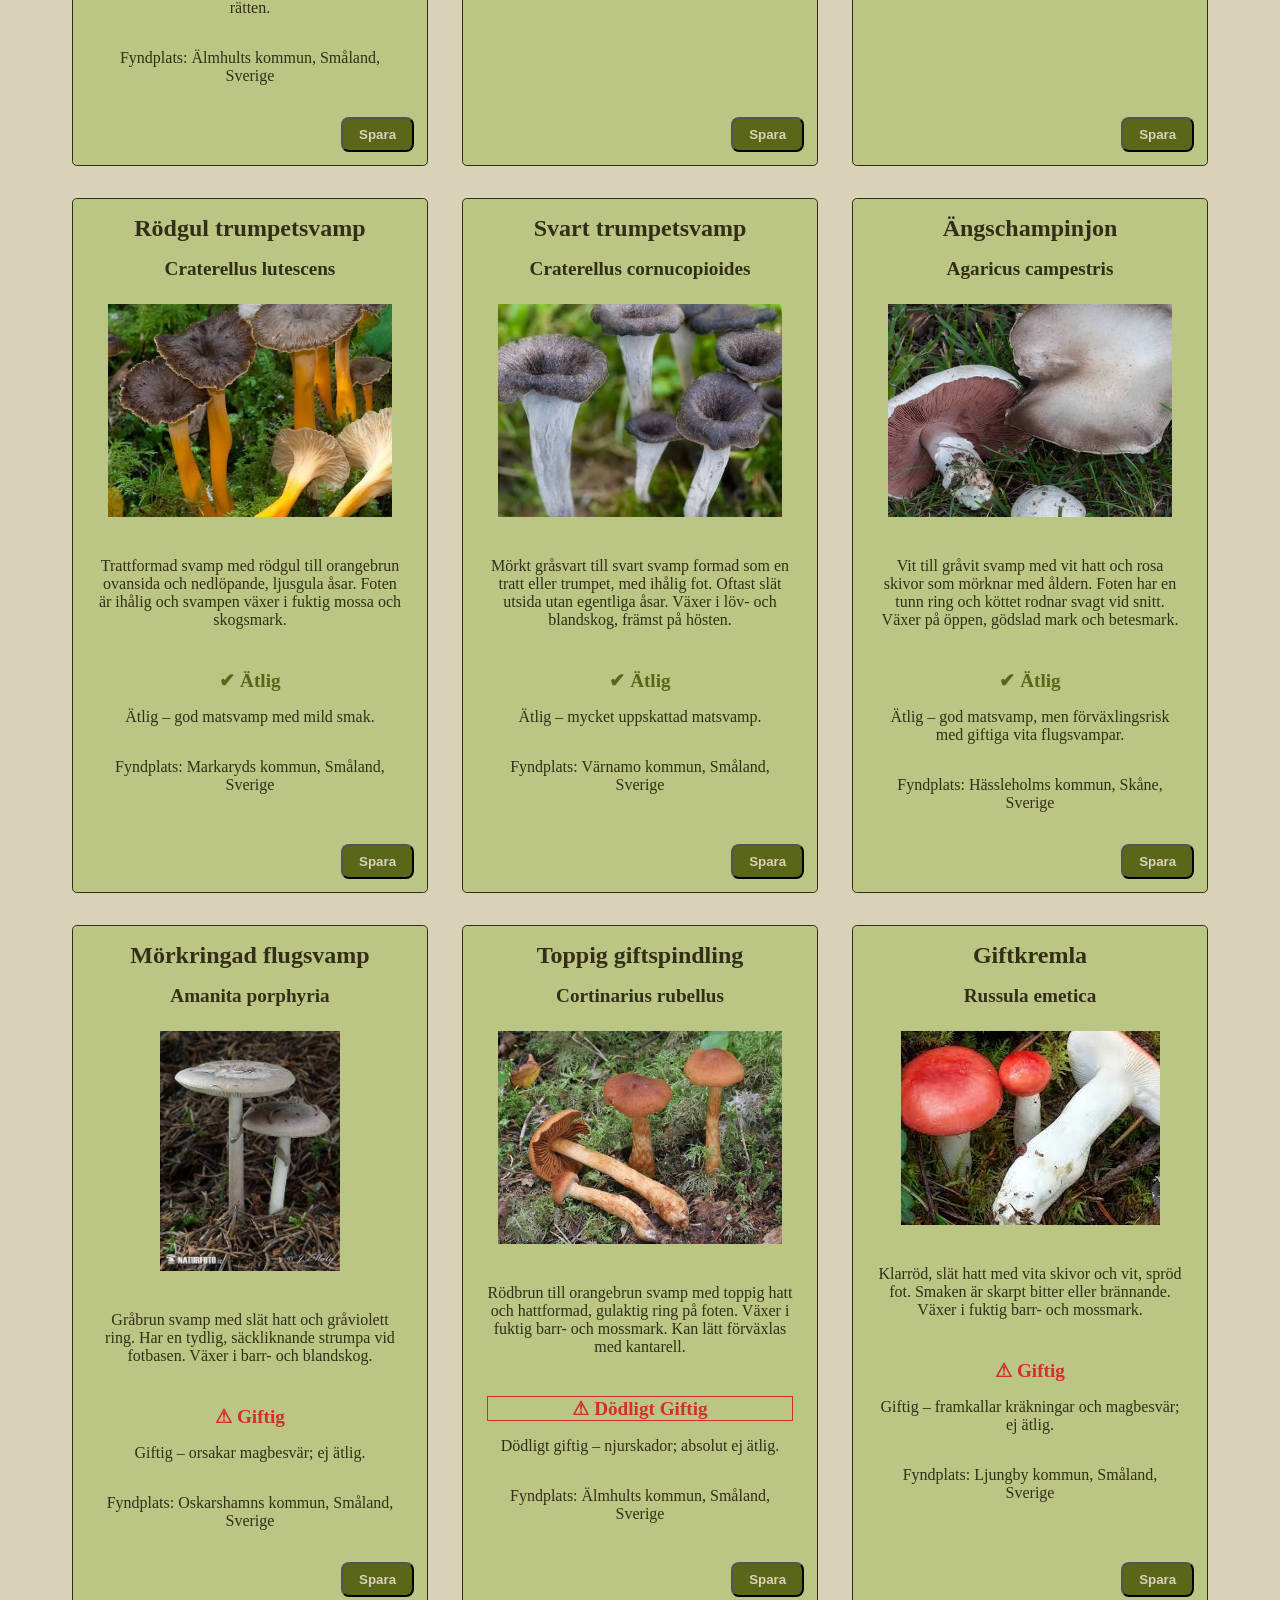
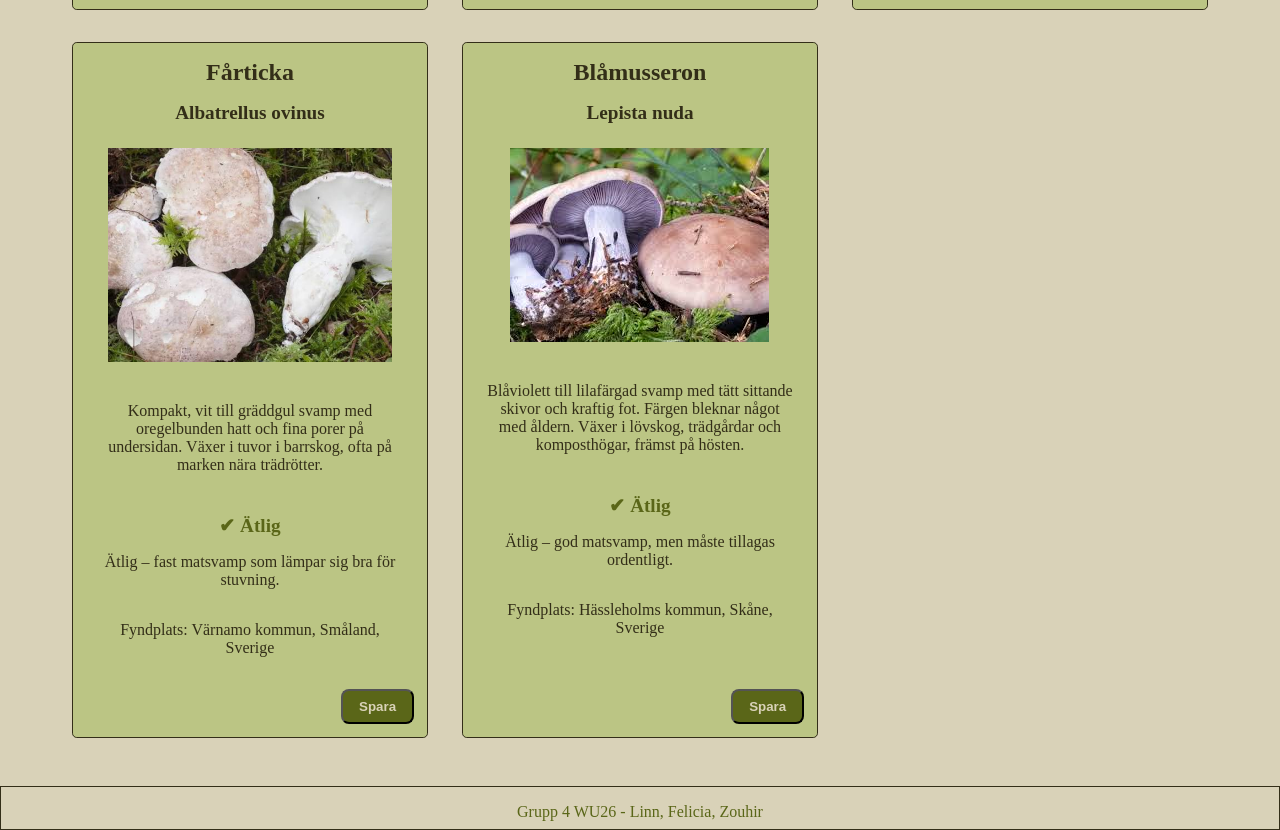
==== commit faefa6cc: "sista fix css, småfel och finlir, sista version" ====
--- a/index.html
+++ b/index.html
@@ -14,7 +14,7 @@
         <h1>Svampletarna</h1>
         <nav>
             <ul>
-                <li><a href="index.html">Alla Svampar</a></li>
+                <li><a href="index.html" aria-current="page">Alla Svampar</a></li>
                 <li><a href="mina-svampar.html">Mina Svampar</a></li>
                 <li><a href="lookalikes.html">Svampguiden</a></li>
             </ul>
@@ -24,7 +24,7 @@
     <main>
         <h2>Föreningens Svampsamling</h2>
         <!--Paragraf med ID för att kunna skriva ut ett errormeddelande-->
-        <p id="jsonError"></p>
+        <p role="alert" id="jsonError"></p>
         <section>
             <!-- Här ska JS skapa articles med svamp!-->
         </section>
--- a/indexStyle.css
+++ b/indexStyle.css
@@ -24,6 +24,8 @@
     color: #5a6618;
     text-shadow: 1px 1px 0 #000, 1px 1px 0 #000, 1px 1px 0 #000, 1px 1px 0 #000;
 }
+
+
 /* Ger lite mellanrum mellan nav och h2*/
 nav {
     margin-bottom: 2rem;
@@ -107,12 +109,12 @@
 }
 
 .deadly {
-    color: red;
-    border: 1px solid red;
+    color: #d32f2f;
+    border: 1px solid #d32f2f;
 }
 
 .poisonous {
-    color: red;
+    color: #d32f2f;
 }
 
 /*Gör button till block för att kunna ändra placering med padding och margin. */
@@ -131,18 +133,31 @@
     text-align: center;
     padding-bottom: 0.5rem;
     padding-top: 1rem;
-    color: #5a6618;
     border: 1px solid #332e18;
     margin-top: 1rem;
 }
 
+footer p{
+    color: #5a6618;
+}
+
+a[aria-current="page"] {
+    background-color: #f0af30;
+    color: black;
+}
 
 
 /*Ändringar för störra skärmar, typ dator*/
 @media (min-width: 768px) {
 
+    main{
+        width: 100%;
+        margin: 0 auto;
+        max-width: 1200px;
+    }
     
     h1 {
+        padding-top: 1.1rem;
         padding-left: 1rem;
         font-size: 3rem;
         text-align: left;
@@ -172,8 +187,7 @@
     200px för att förhindra att squish och att element hamnar utanför sina container, gjorde gap i % även för att hjälpa förhindra detta
     */
     section {
-        margin-left: 5rem;
-        margin-right: 5rem;
+       
         display: grid;
         grid-template-columns: repeat(3, minmax(200px, 1fr));
         column-gap: 3%;
@@ -185,7 +199,7 @@
     h2{
         font-size: 2.5rem;
         text-align: left;
-        margin-left: 7.8rem;
+        margin-left: 2.3rem;
         padding-top: 2rem;
         padding-bottom: 0;
     }
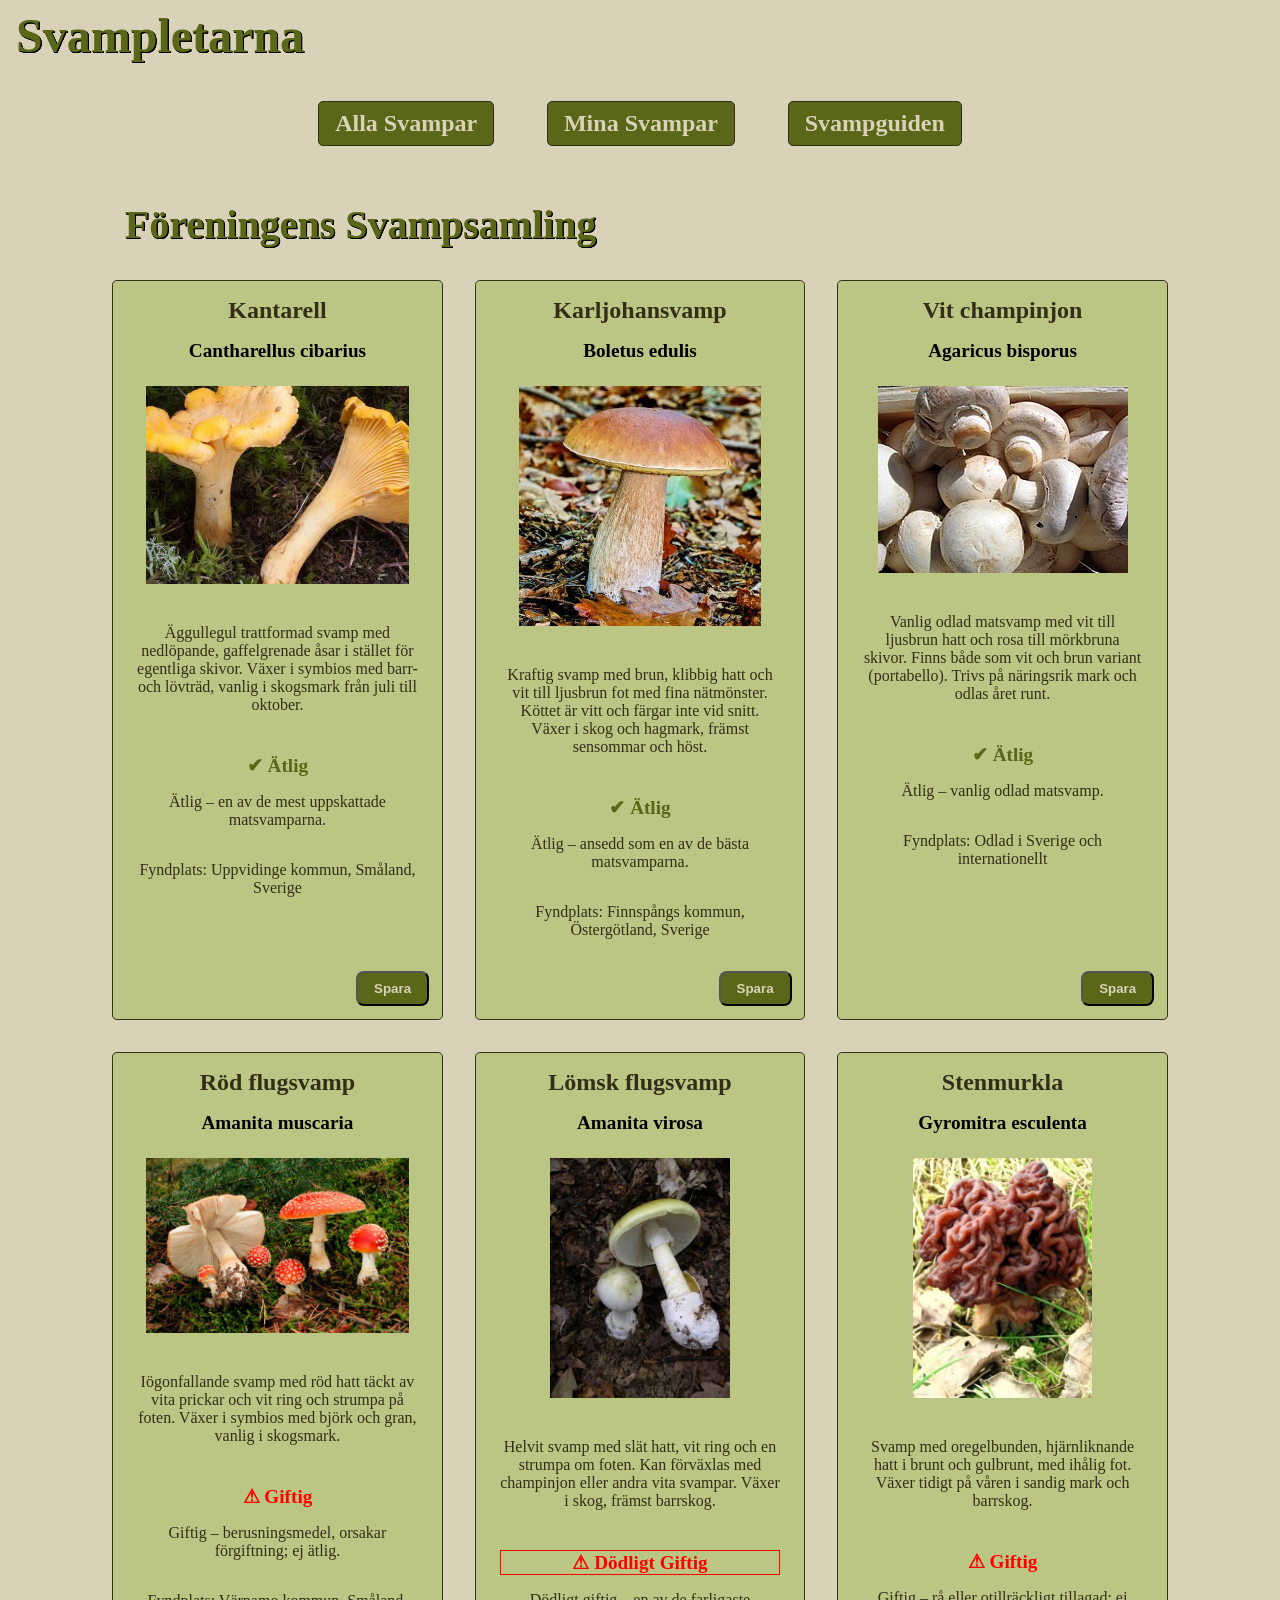
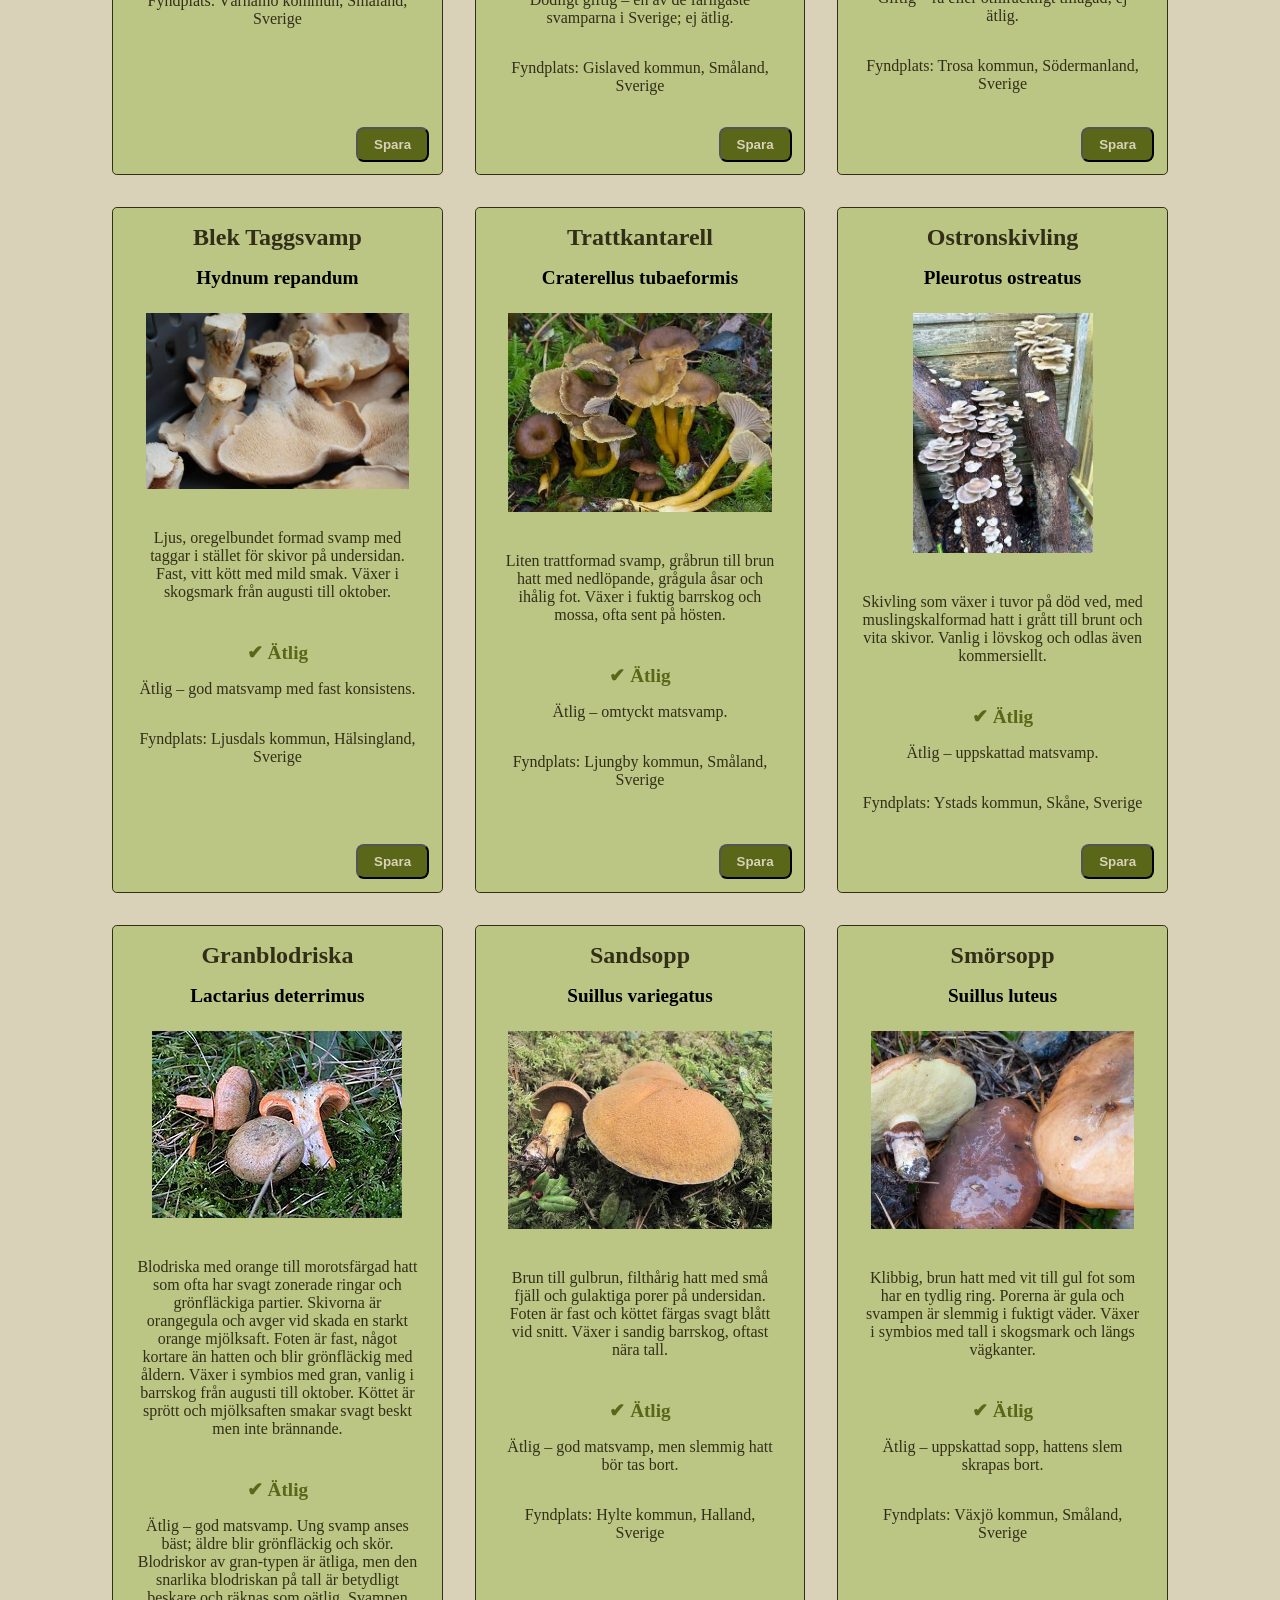
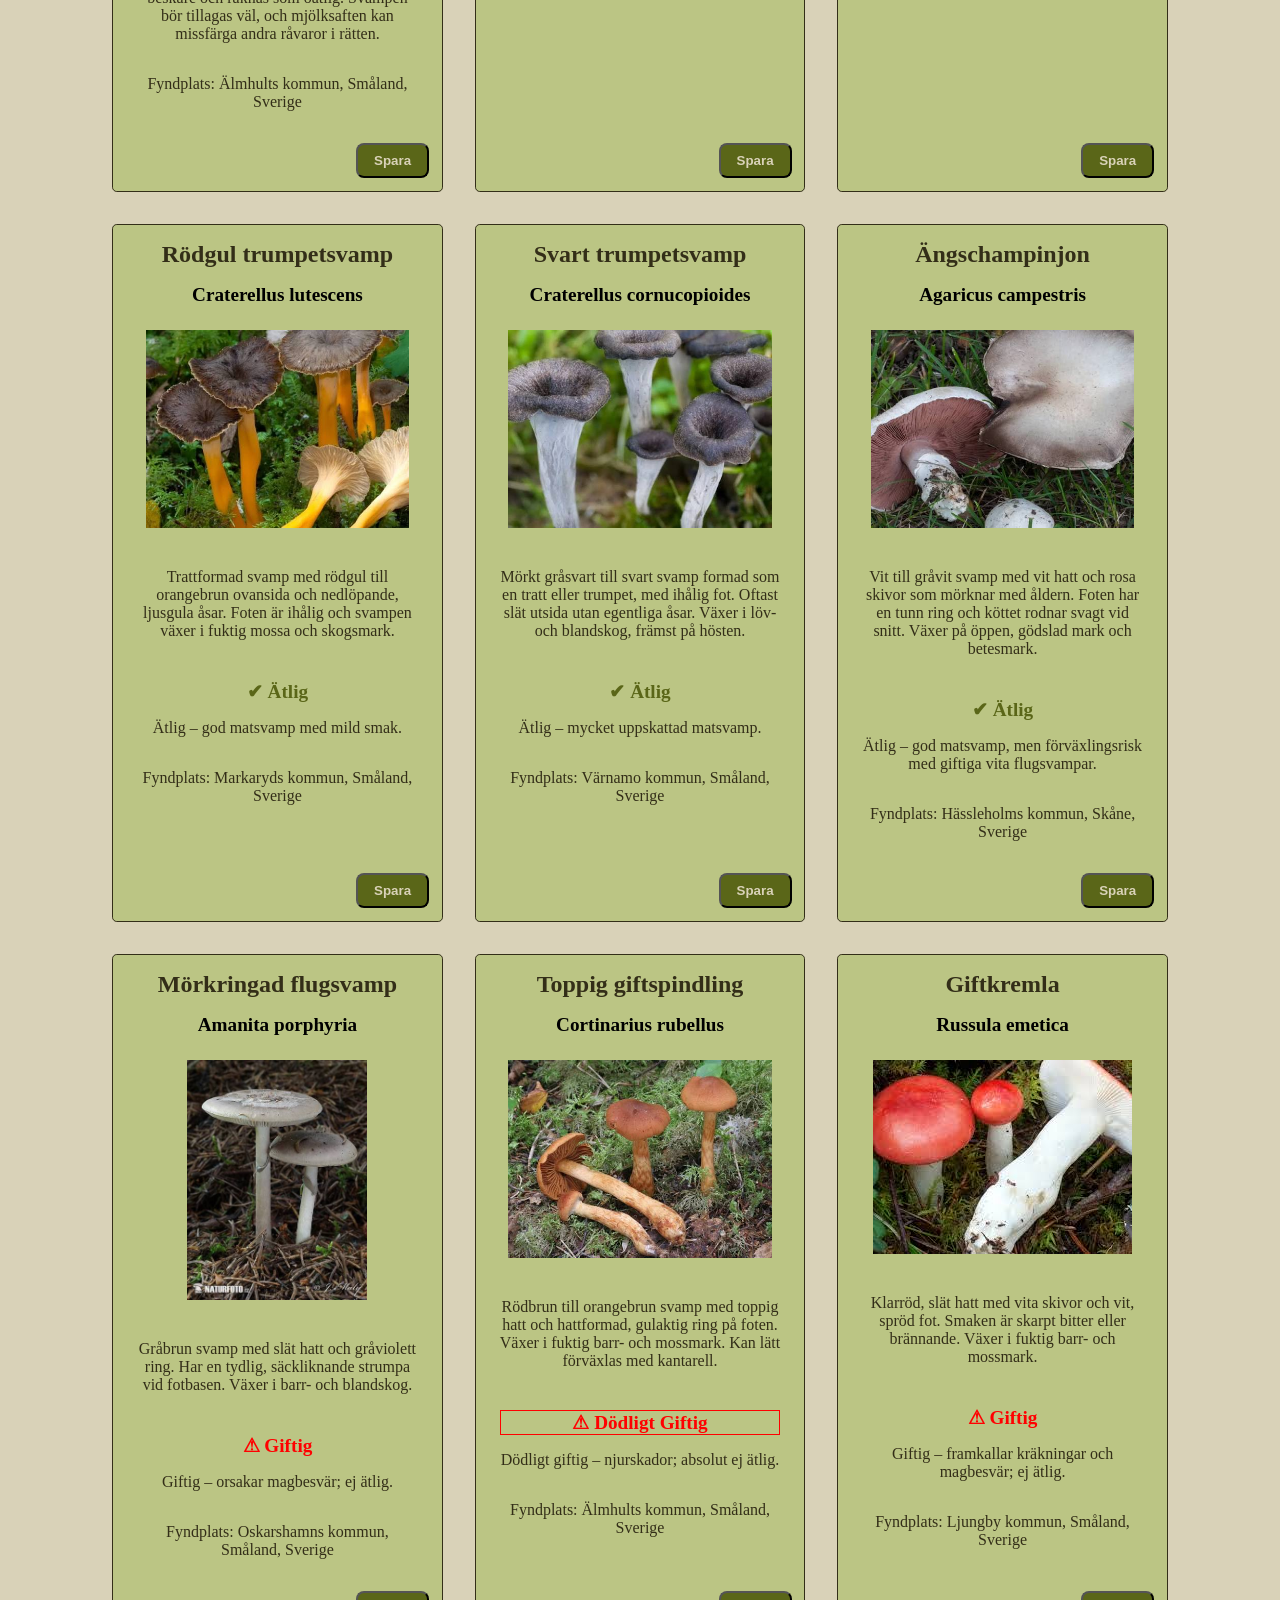
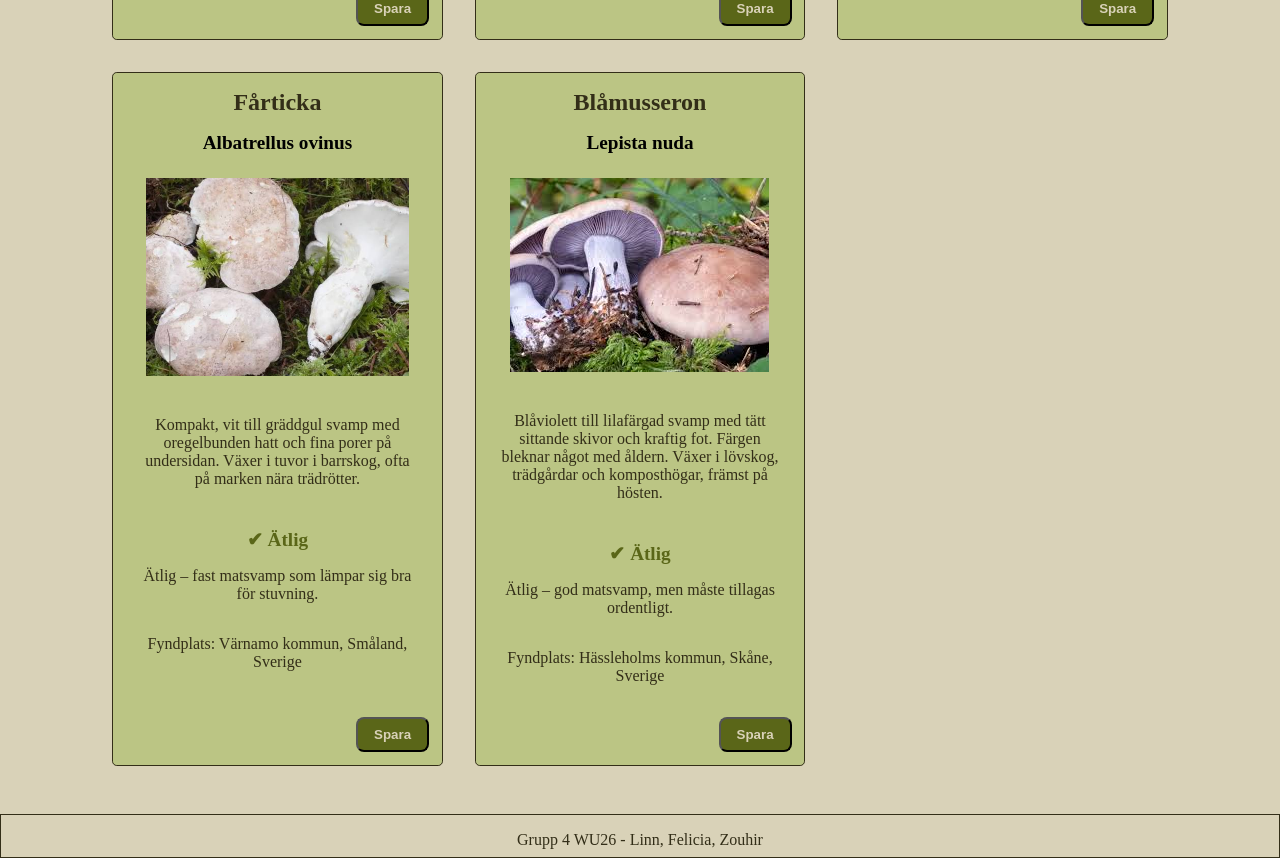
==== commit f1b236e4: "kompletering ändrat rubriknivåer h3 h4 och titel" ====
--- a/index.html
+++ b/index.html
@@ -6,7 +6,7 @@
     <meta name="viewport" content="width=device-width, initial-scale=1.0">
     <script src="indexScript.js" defer></script>
     <link rel="stylesheet" href="indexStyle.css">
-    <title>Svampletarna - Hem</title>
+    <title>Svampletarna</title>
 </head>
 
 <body>
@@ -14,7 +14,7 @@
         <h1>Svampletarna</h1>
         <nav>
             <ul>
-                <li><a href="index.html" aria-current="page">Alla Svampar</a></li>
+                <li><a href="index.html">Alla Svampar</a></li>
                 <li><a href="mina-svampar.html">Mina Svampar</a></li>
                 <li><a href="lookalikes.html">Svampguiden</a></li>
             </ul>
@@ -24,7 +24,7 @@
     <main>
         <h2>Föreningens Svampsamling</h2>
         <!--Paragraf med ID för att kunna skriva ut ett errormeddelande-->
-        <p role="alert" id="jsonError"></p>
+        <p id="jsonError"></p>
         <section>
             <!-- Här ska JS skapa articles med svamp!-->
         </section>
--- a/indexStyle.css
+++ b/indexStyle.css
@@ -24,8 +24,6 @@
     color: #5a6618;
     text-shadow: 1px 1px 0 #000, 1px 1px 0 #000, 1px 1px 0 #000, 1px 1px 0 #000;
 }
-
-
 /* Ger lite mellanrum mellan nav och h2*/
 nav {
     margin-bottom: 2rem;
@@ -72,7 +70,7 @@
     color: #332e18;
 }
 
-article h3:last-of-type {
+h4 {
     font-size: 1.2rem;
     /*margin-bottom: 1rem;*/
 }
@@ -109,12 +107,12 @@
 }
 
 .deadly {
-    color: #d32f2f;
-    border: 1px solid #d32f2f;
+    color: red;
+    border: 1px solid red;
 }
 
 .poisonous {
-    color: #d32f2f;
+    color: red;
 }
 
 /*Gör button till block för att kunna ändra placering med padding och margin. */
@@ -133,31 +131,18 @@
     text-align: center;
     padding-bottom: 0.5rem;
     padding-top: 1rem;
+    color: #5a6618;
     border: 1px solid #332e18;
     margin-top: 1rem;
 }
 
-footer p{
-    color: #5a6618;
-}
-
-a[aria-current="page"] {
-    background-color: #f0af30;
-    color: black;
-}
 
 
 /*Ändringar för störra skärmar, typ dator*/
 @media (min-width: 768px) {
 
-    main{
-        width: 100%;
-        margin: 0 auto;
-        max-width: 1200px;
-    }
     
     h1 {
-        padding-top: 1.1rem;
         padding-left: 1rem;
         font-size: 3rem;
         text-align: left;
@@ -187,7 +172,8 @@
     200px för att förhindra att squish och att element hamnar utanför sina container, gjorde gap i % även för att hjälpa förhindra detta
     */
     section {
-       
+        margin-left: 5rem;
+        margin-right: 5rem;
         display: grid;
         grid-template-columns: repeat(3, minmax(200px, 1fr));
         column-gap: 3%;
@@ -199,7 +185,7 @@
     h2{
         font-size: 2.5rem;
         text-align: left;
-        margin-left: 2.3rem;
+        margin-left: 7.8rem;
         padding-top: 2rem;
         padding-bottom: 0;
     }
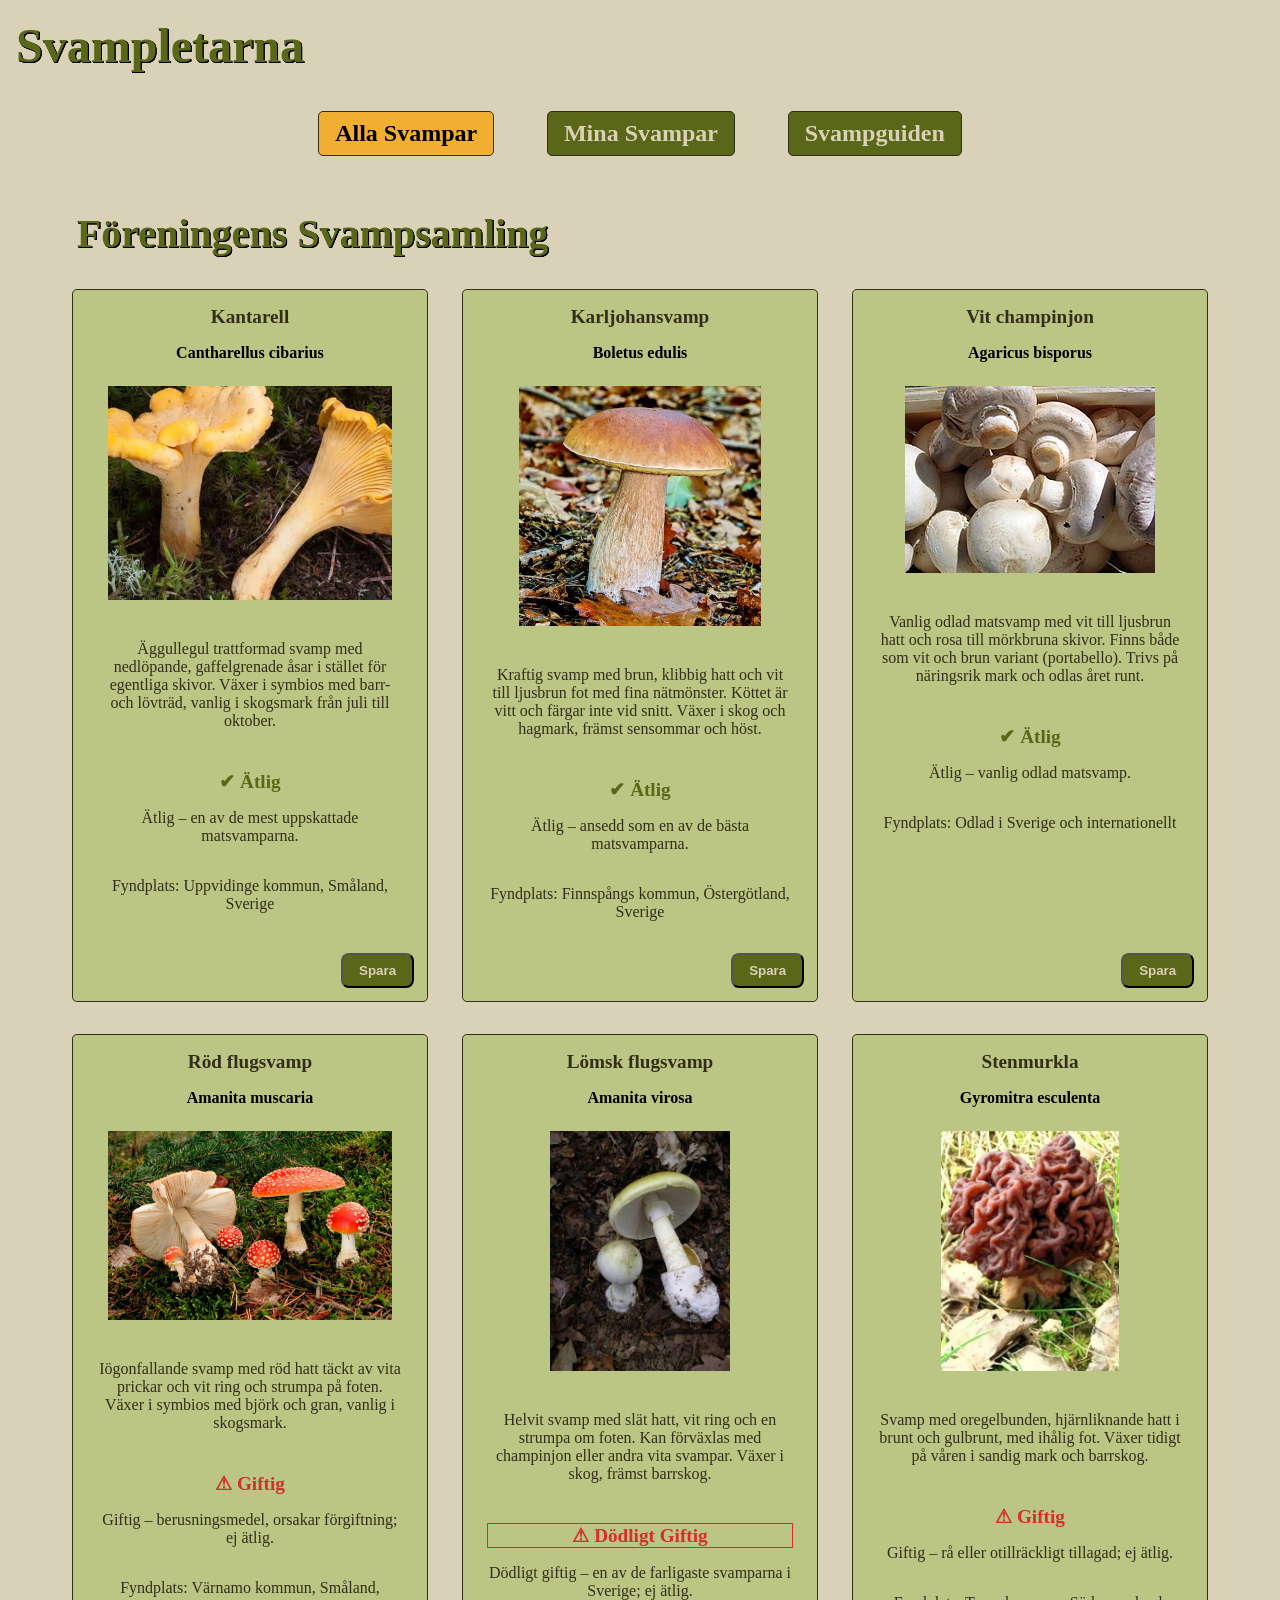
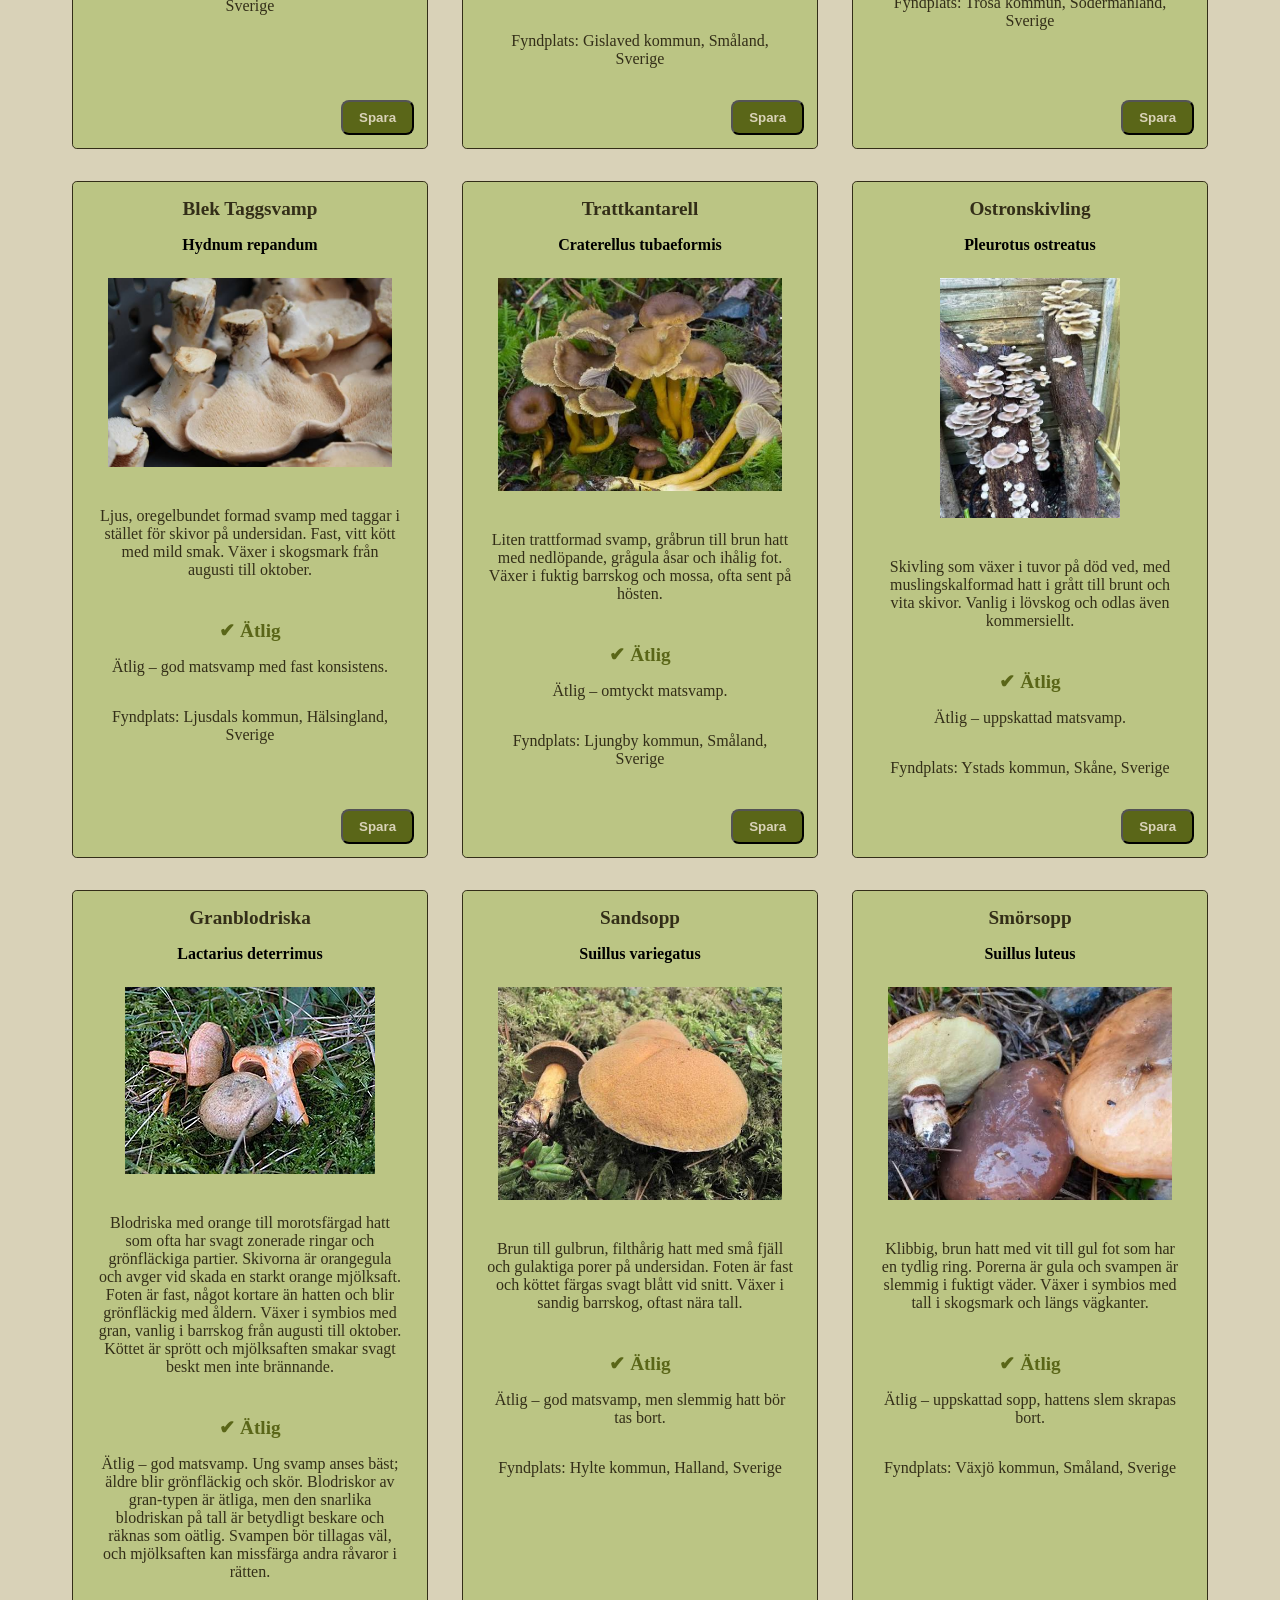
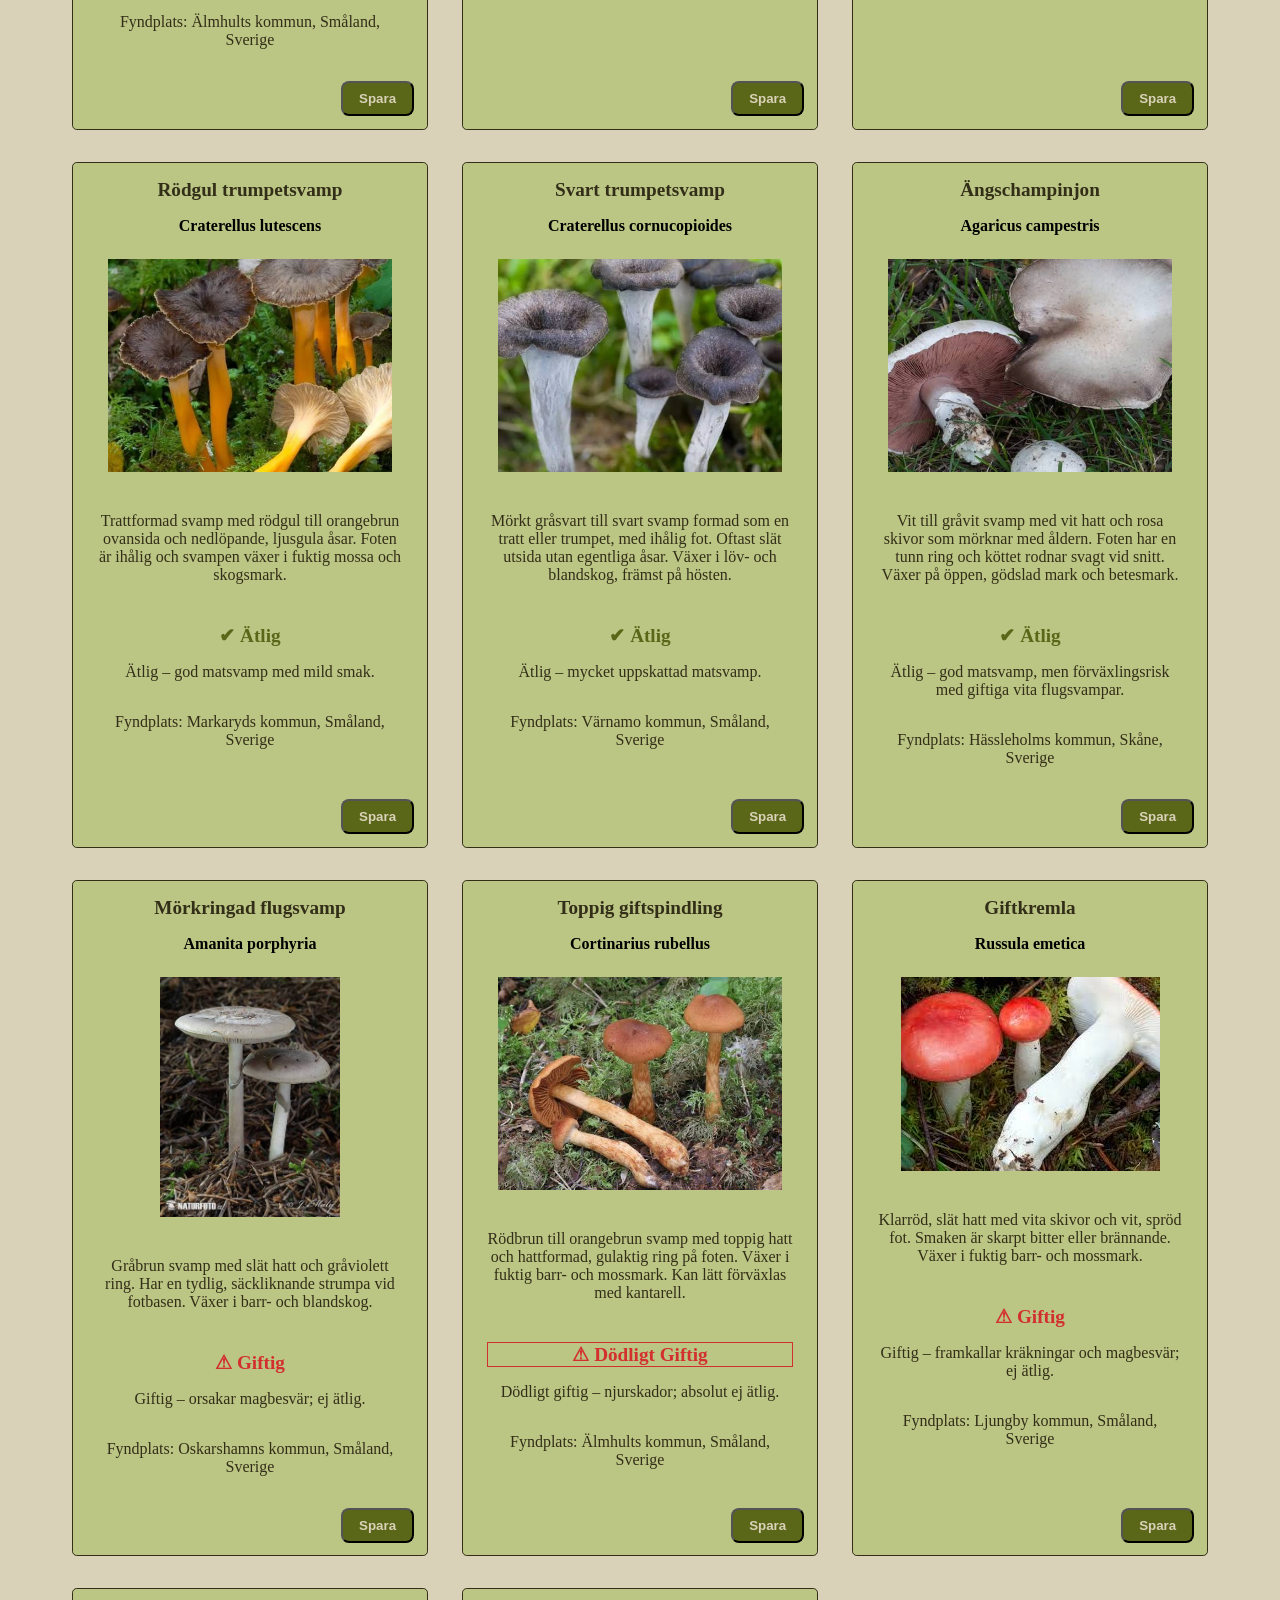
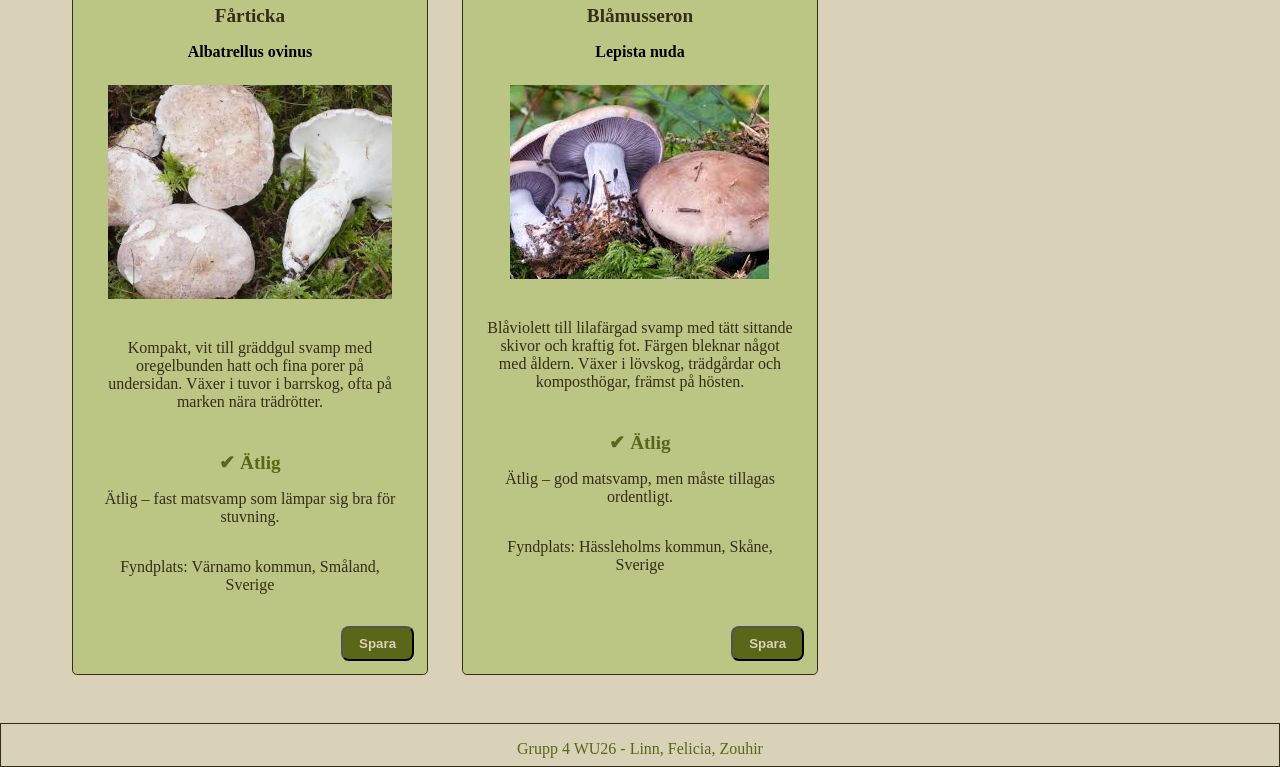
==== commit 2d418920: "Merge branch 'main' of https://github.com/linnjanson98-dev/svampletarna-grupparbete" ====
--- a/index.html
+++ b/index.html
@@ -6,7 +6,7 @@
     <meta name="viewport" content="width=device-width, initial-scale=1.0">
     <script src="indexScript.js" defer></script>
     <link rel="stylesheet" href="indexStyle.css">
-    <title>Svampletarna</title>
+    <title>Svampletarna - Hem</title>
 </head>
 
 <body>
@@ -14,7 +14,7 @@
         <h1>Svampletarna</h1>
         <nav>
             <ul>
-                <li><a href="index.html">Alla Svampar</a></li>
+                <li><a href="index.html" aria-current="page">Alla Svampar</a></li>
                 <li><a href="mina-svampar.html">Mina Svampar</a></li>
                 <li><a href="lookalikes.html">Svampguiden</a></li>
             </ul>
@@ -24,7 +24,7 @@
     <main>
         <h2>Föreningens Svampsamling</h2>
         <!--Paragraf med ID för att kunna skriva ut ett errormeddelande-->
-        <p id="jsonError"></p>
+        <p role="alert" id="jsonError"></p>
         <section>
             <!-- Här ska JS skapa articles med svamp!-->
         </section>
--- a/indexStyle.css
+++ b/indexStyle.css
@@ -24,6 +24,8 @@
     color: #5a6618;
     text-shadow: 1px 1px 0 #000, 1px 1px 0 #000, 1px 1px 0 #000, 1px 1px 0 #000;
 }
+
+
 /* Ger lite mellanrum mellan nav och h2*/
 nav {
     margin-bottom: 2rem;
@@ -70,7 +72,7 @@
     color: #332e18;
 }
 
-h4 {
+article h3:last-of-type {
     font-size: 1.2rem;
     /*margin-bottom: 1rem;*/
 }
@@ -107,12 +109,12 @@
 }
 
 .deadly {
-    color: red;
-    border: 1px solid red;
+    color: #d32f2f;
+    border: 1px solid #d32f2f;
 }
 
 .poisonous {
-    color: red;
+    color: #d32f2f;
 }
 
 /*Gör button till block för att kunna ändra placering med padding och margin. */
@@ -131,18 +133,31 @@
     text-align: center;
     padding-bottom: 0.5rem;
     padding-top: 1rem;
-    color: #5a6618;
     border: 1px solid #332e18;
     margin-top: 1rem;
 }
 
+footer p{
+    color: #5a6618;
+}
+
+a[aria-current="page"] {
+    background-color: #f0af30;
+    color: black;
+}
 
 
 /*Ändringar för störra skärmar, typ dator*/
 @media (min-width: 768px) {
 
+    main{
+        width: 100%;
+        margin: 0 auto;
+        max-width: 1200px;
+    }
     
     h1 {
+        padding-top: 1.1rem;
         padding-left: 1rem;
         font-size: 3rem;
         text-align: left;
@@ -172,8 +187,7 @@
     200px för att förhindra att squish och att element hamnar utanför sina container, gjorde gap i % även för att hjälpa förhindra detta
     */
     section {
-        margin-left: 5rem;
-        margin-right: 5rem;
+       
         display: grid;
         grid-template-columns: repeat(3, minmax(200px, 1fr));
         column-gap: 3%;
@@ -185,7 +199,7 @@
     h2{
         font-size: 2.5rem;
         text-align: left;
-        margin-left: 7.8rem;
+        margin-left: 2.3rem;
         padding-top: 2rem;
         padding-bottom: 0;
     }
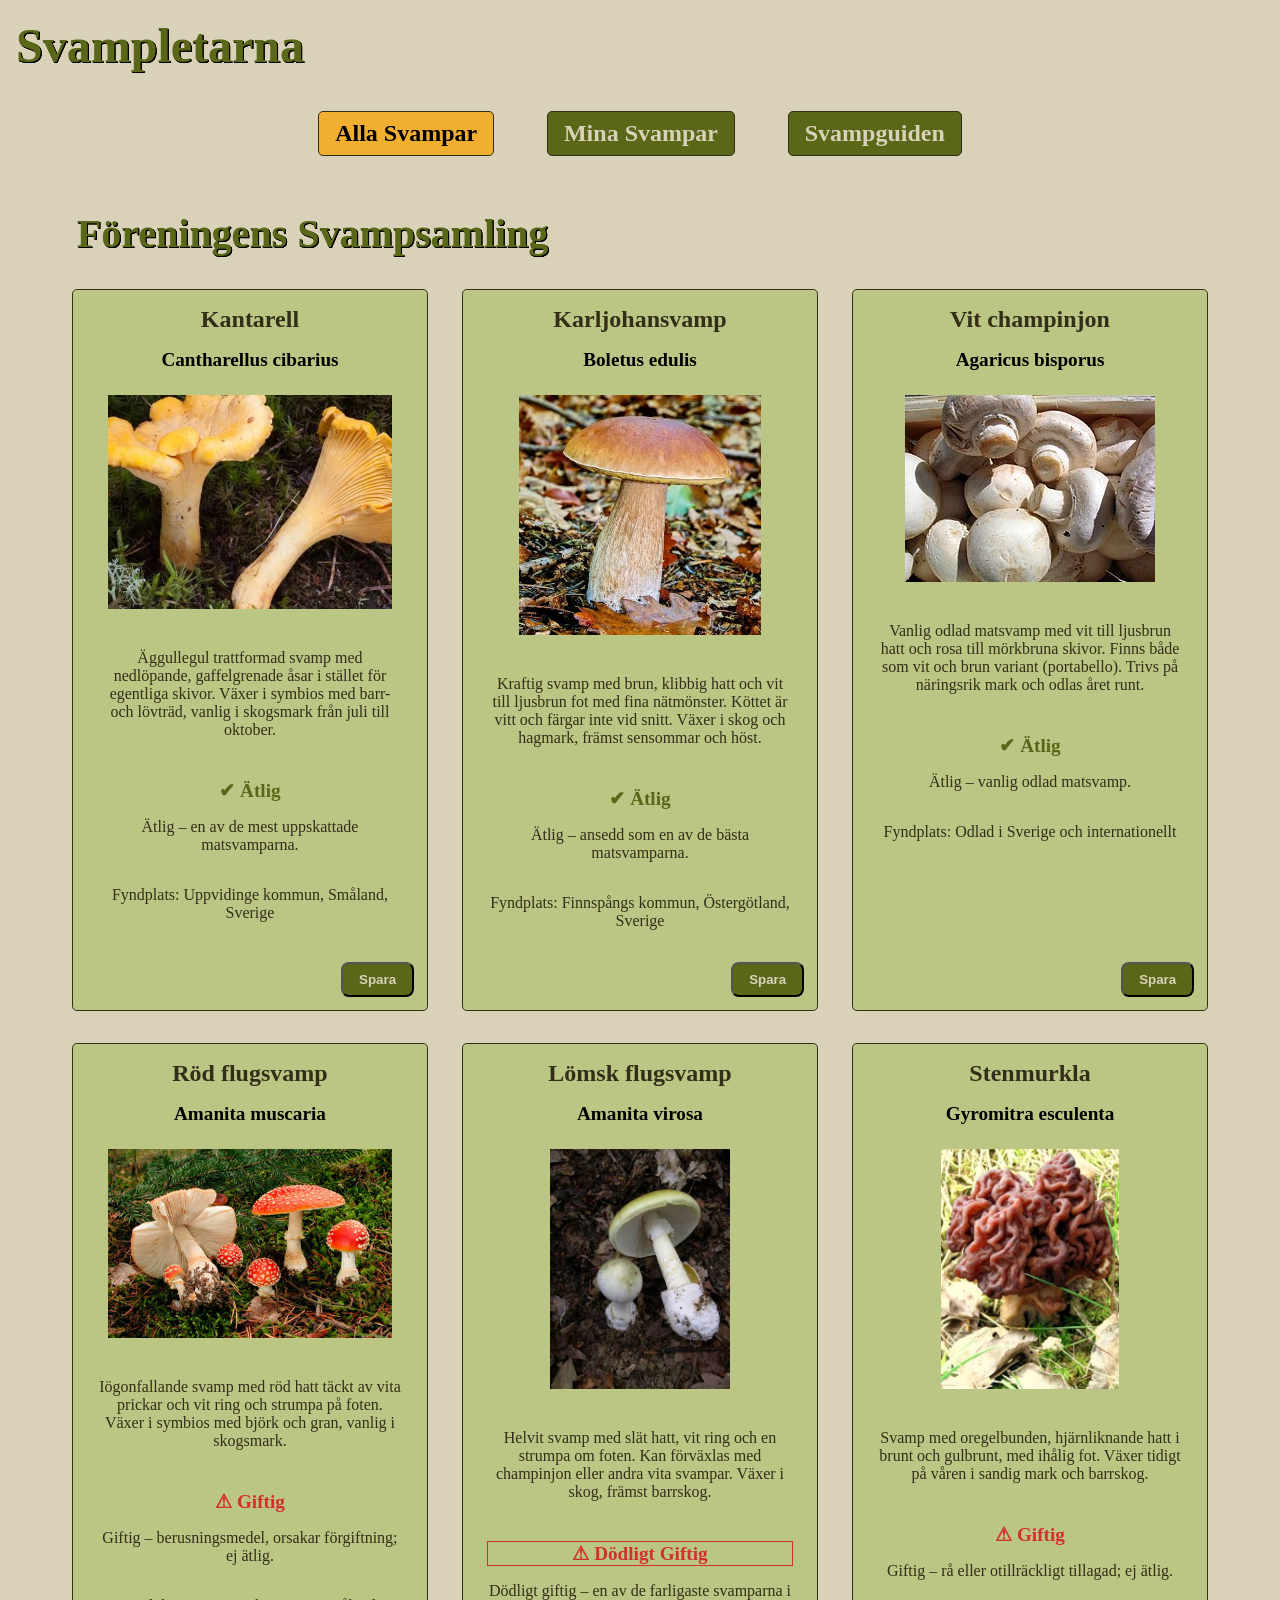
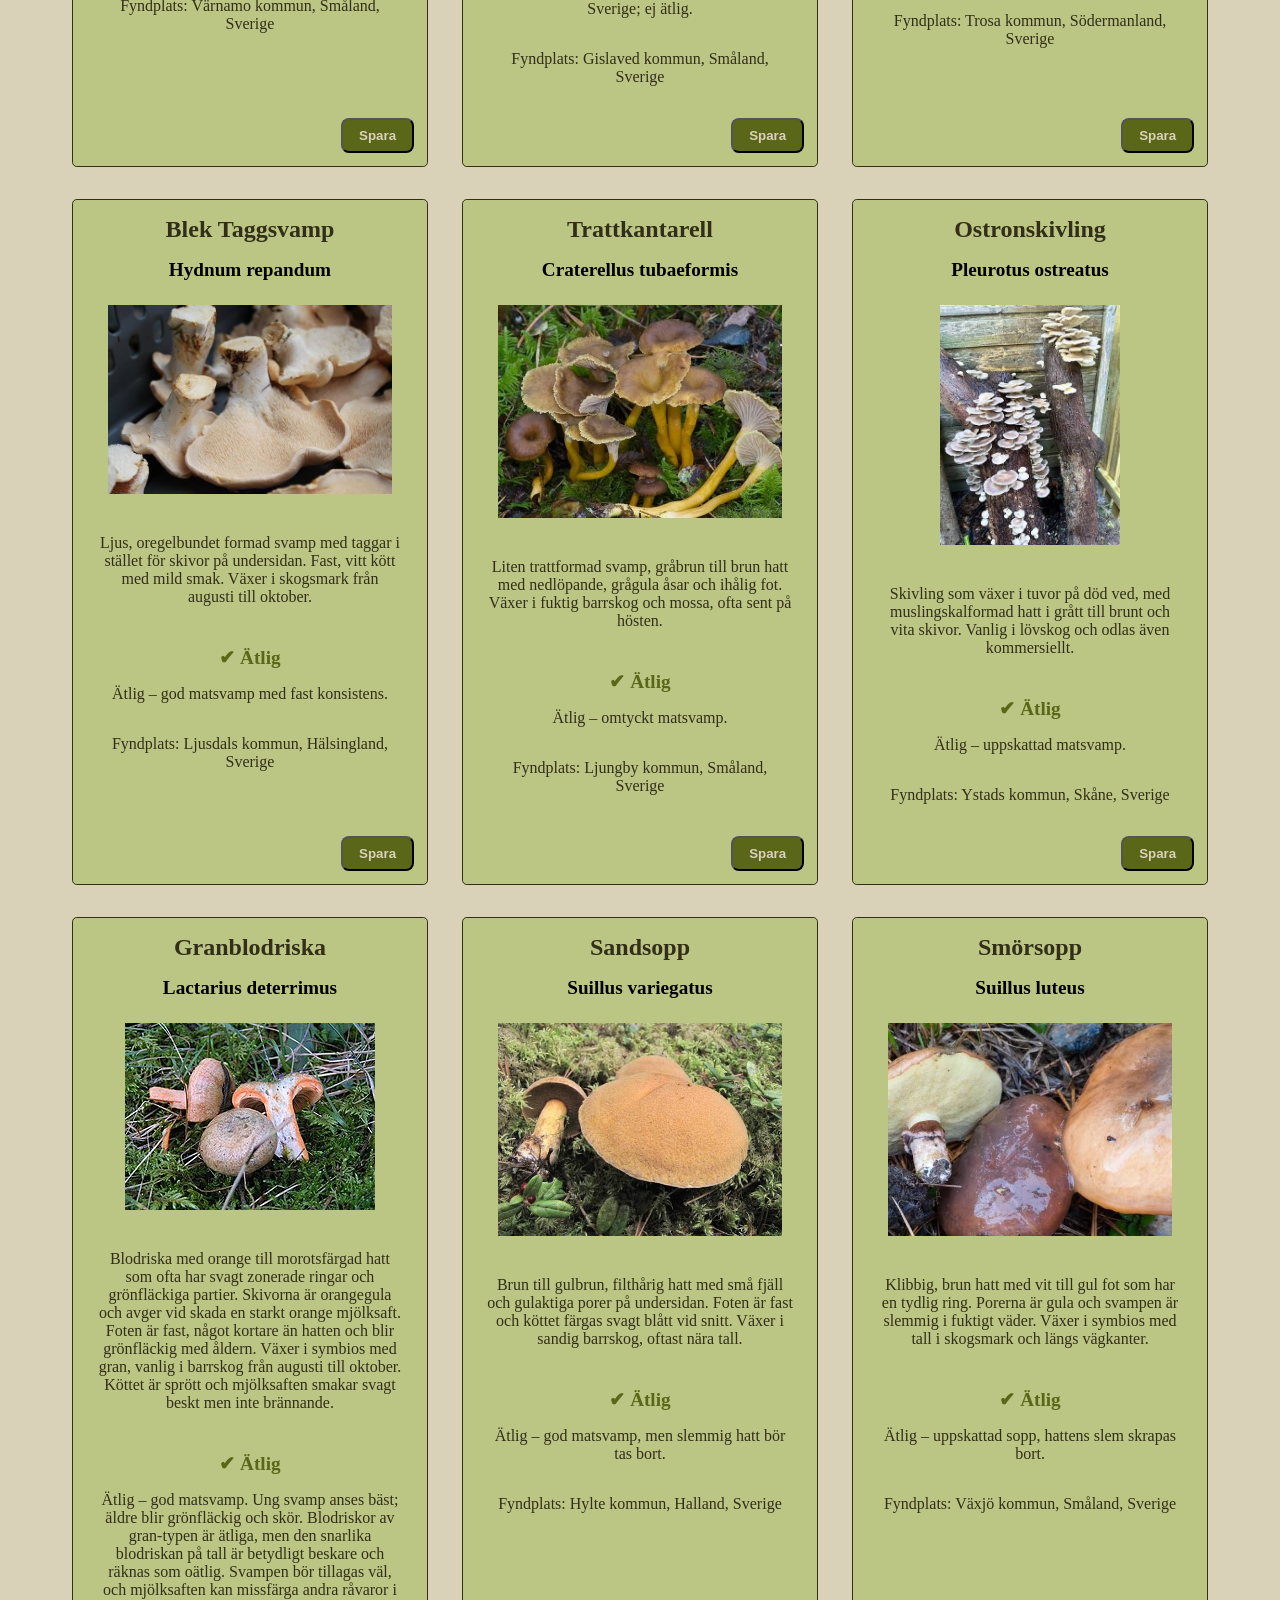
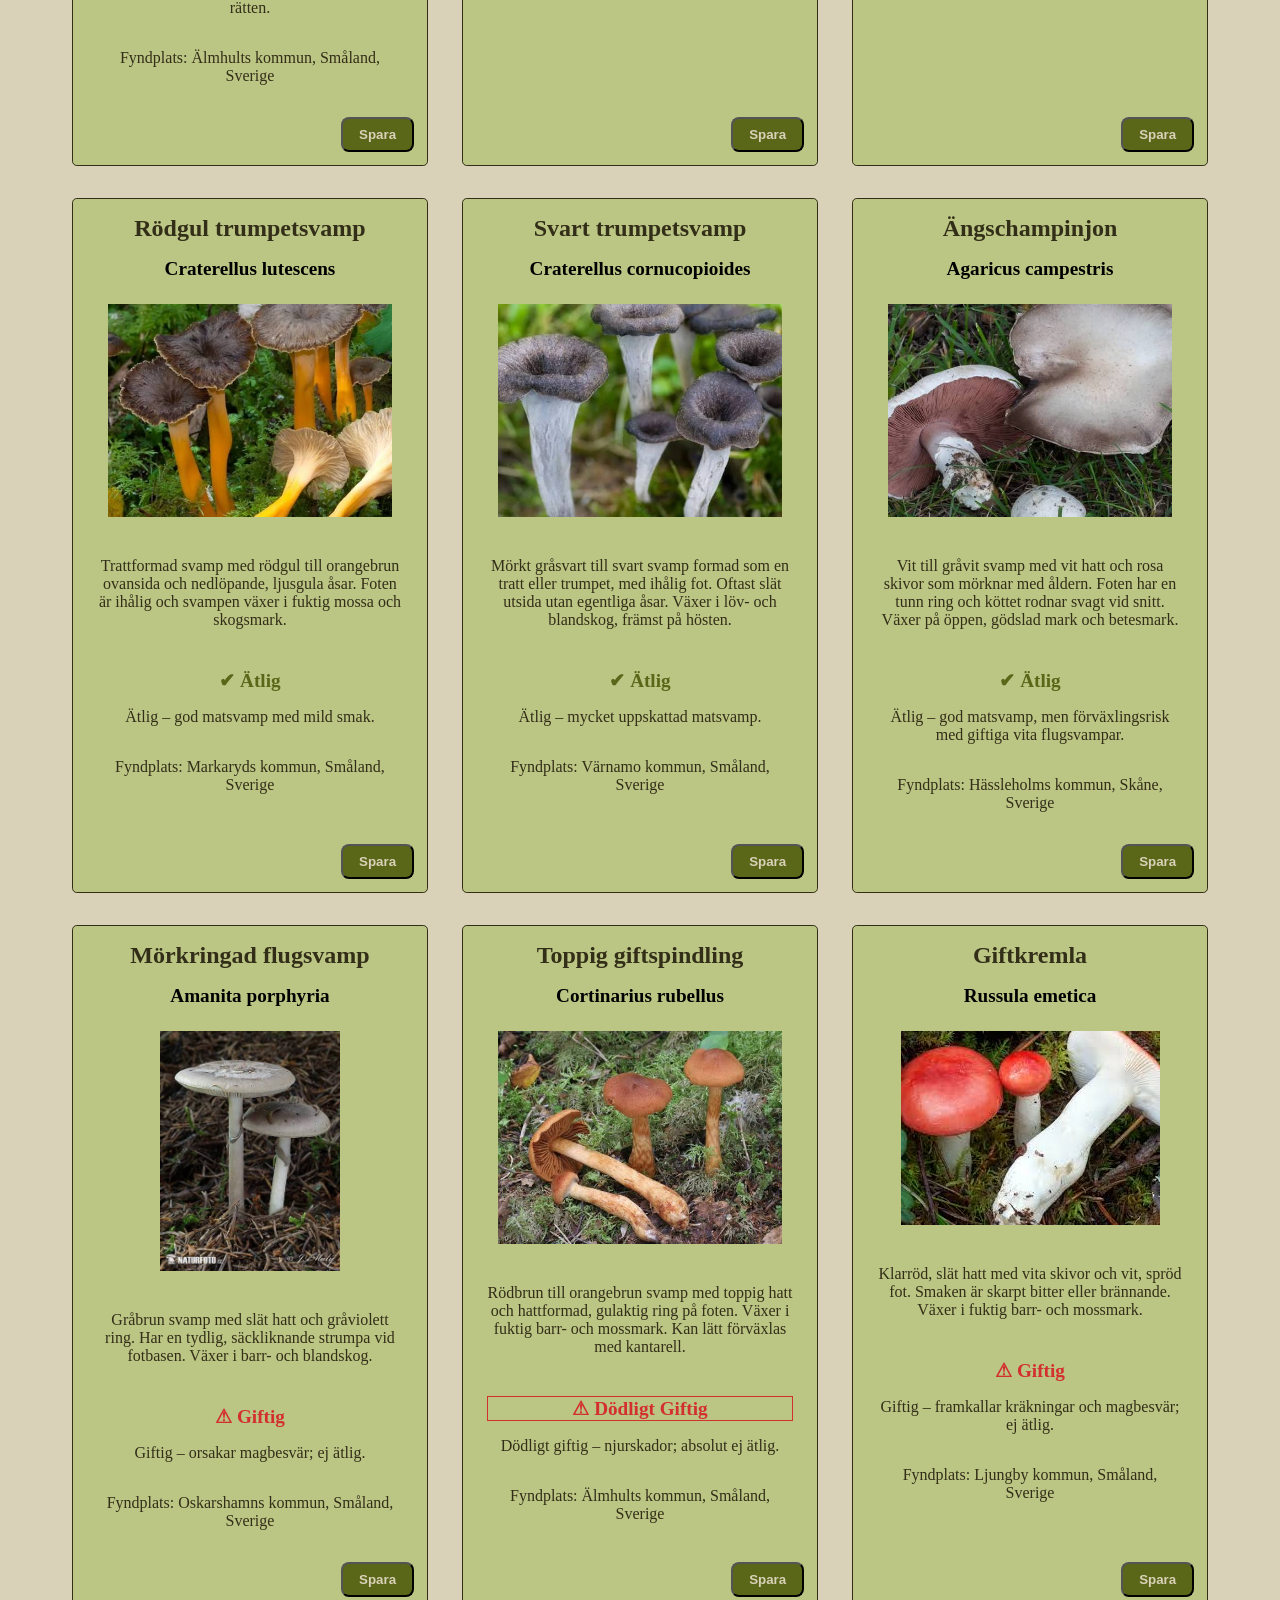
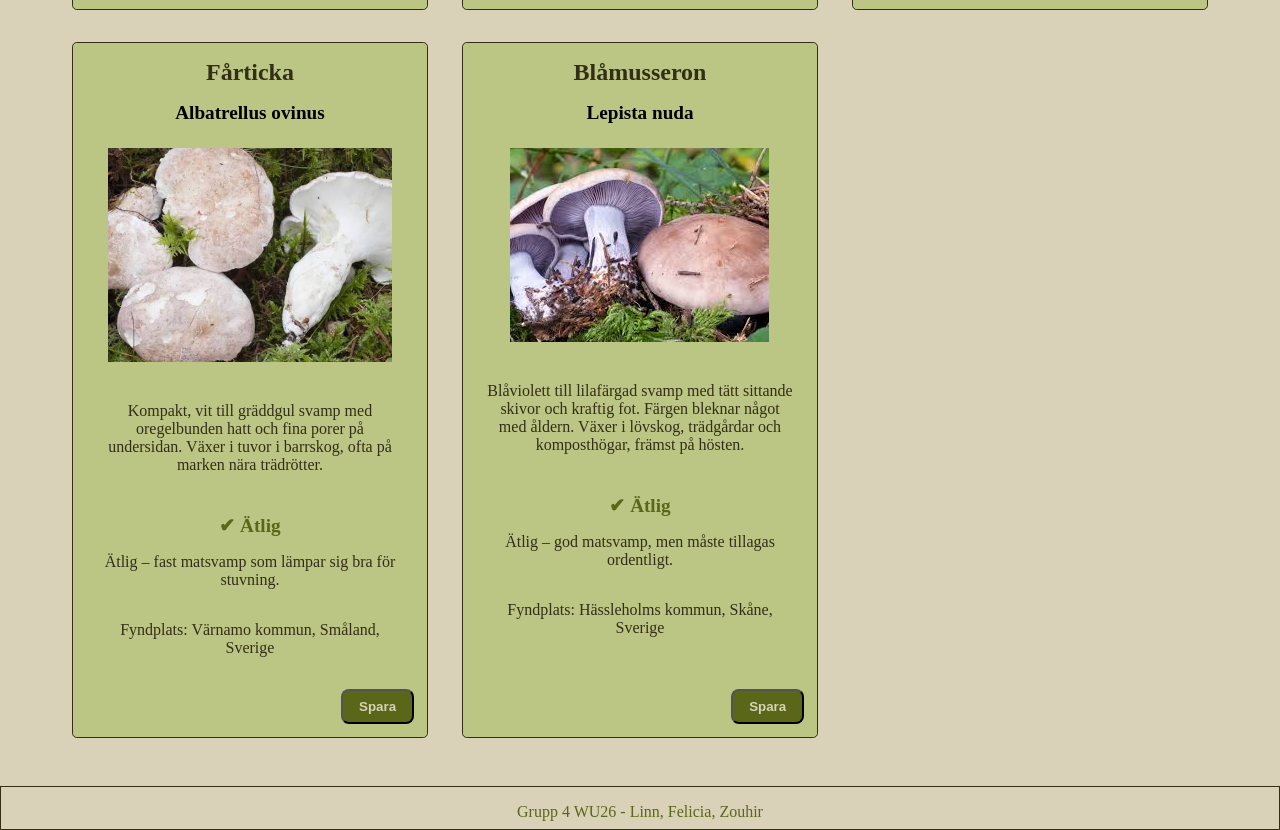
==== commit b2fa6878: "Merge pull request #16 from linnjanson98-dev/Linn Linn" ====
--- a/index.html
+++ b/index.html
@@ -6,7 +6,7 @@
     <meta name="viewport" content="width=device-width, initial-scale=1.0">
     <script src="indexScript.js" defer></script>
     <link rel="stylesheet" href="indexStyle.css">
-    <title>Svampletarna - Hem</title>
+    <title>Svampletarna</title>
 </head>
 
 <body>
--- a/indexStyle.css
+++ b/indexStyle.css
@@ -72,7 +72,7 @@
     color: #332e18;
 }
 
-article h3:last-of-type {
+h4 {
     font-size: 1.2rem;
     /*margin-bottom: 1rem;*/
 }
